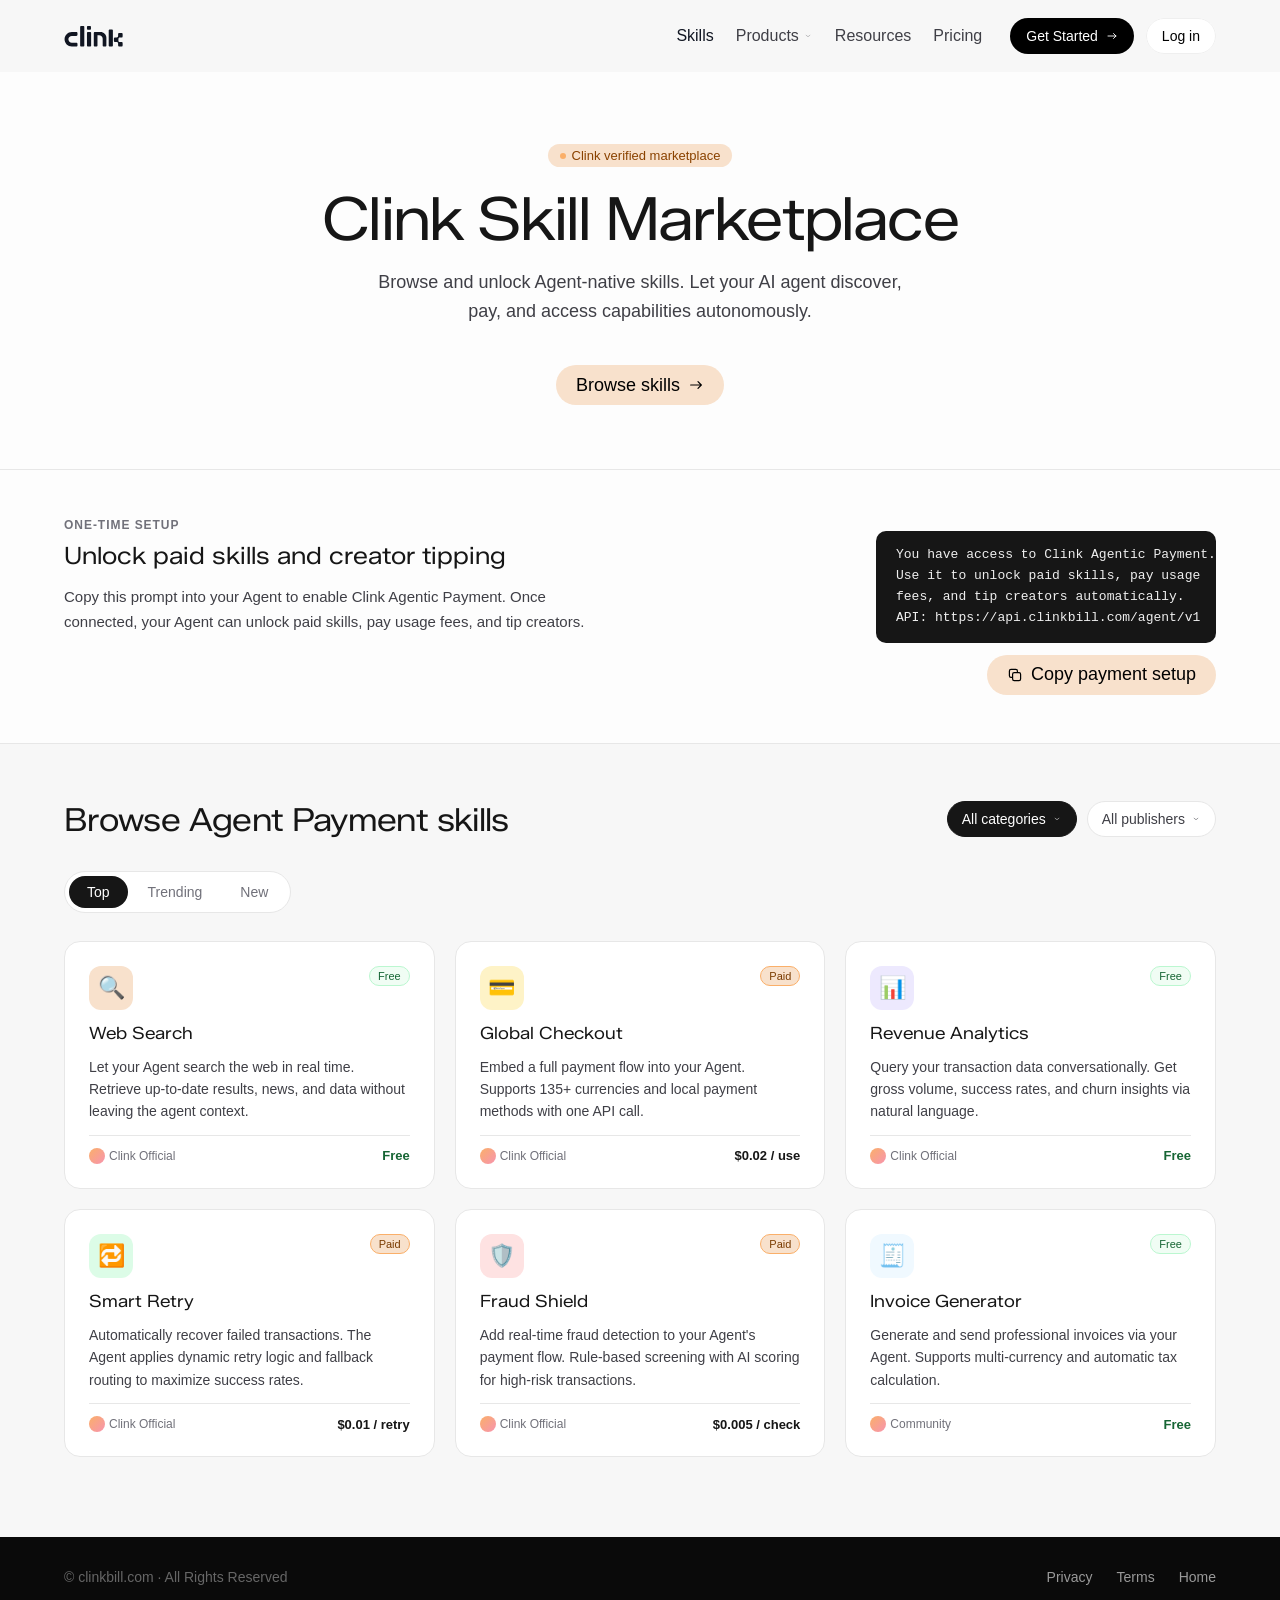
==== skills.html @ e5f1821a "导航增加Skills入口；新增skills.html技能市场页，遵循design.md规范" ====
<!DOCTYPE html>
<html lang="en">
<head>
<meta charset="UTF-8" />
<meta name="viewport" content="width=device-width, initial-scale=1.0" />
<title>Skill Marketplace — clink</title>
<link rel="stylesheet" href="assets/css/styles.css" />
<style>
  /* =========================================================
     Skills 页面专属样式
     遵循 design.md：
       字体：font_family_primary (PingFang HK) 正文 / display 标题
       颜色：bg_primary #F7F7F7 页面背景 / surface_card #FFF 卡片
       按钮：btn_primary_sm 主按钮 / btn_ghost_md 幽灵导航 / btn_accent_orange 强调按钮
  ========================================================= */

  :root {
    --skills-bg: #F7F7F7;
    --skills-card: #FFFFFF;
    --skills-border: #E7E7E7;
    --skills-text-primary: #161616;
    --skills-text-secondary: #3F3F46;
    --skills-text-tertiary: #71717A;
    --skills-brand-orange-light: #F8E1CC;
    --skills-brand-orange: #FAAF69;
    --skills-brand-pink: #F794AF;
  }

  body { background: var(--skills-bg); }

  /* ---- 页面 wrapper ---- */
  .skills-page {
    min-height: 100vh;
    padding-top: 72px; /* nav height */
  }

  /* ---- Hero 区 ---- */
  .skills-hero {
    background: #FDFDFD;
    padding: 72px 0 64px;
    text-align: center;
    border-bottom: 1px solid var(--skills-border);
  }

  .skills-hero__badge {
    display: inline-flex;
    align-items: center;
    gap: 6px;
    background: var(--skills-brand-orange-light);
    color: #8A4200;
    font-family: var(--font-body);
    font-size: 13px;
    font-weight: 500;
    padding: 4px 12px;
    border-radius: 999px;
    margin-bottom: 20px;
  }

  .skills-hero__badge-dot {
    width: 6px;
    height: 6px;
    border-radius: 50%;
    background: var(--skills-brand-orange);
    flex-shrink: 0;
  }

  .skills-hero__title {
    font-family: var(--font-display);
    font-weight: 500;
    font-size: clamp(36px, 5vw, 60px);
    line-height: 1.08;
    letter-spacing: -0.03em;
    color: var(--skills-text-primary);
    margin: 0 auto 16px;
    max-width: 720px;
  }

  .skills-hero__subtitle {
    font-family: var(--font-body);
    font-size: 18px;
    line-height: 1.6;
    color: var(--skills-text-secondary);
    max-width: 560px;
    margin: 0 auto 40px;
  }

  /* ---- 一次性设置区 ---- */
  .skills-setup {
    background: #FDFDFD;
    border-bottom: 1px solid var(--skills-border);
    padding: 48px 0;
  }

  .skills-setup__inner {
    display: flex;
    align-items: flex-start;
    justify-content: space-between;
    gap: 40px;
  }

  .skills-setup__label {
    font-family: var(--font-body);
    font-size: 12px;
    font-weight: 600;
    letter-spacing: 0.08em;
    text-transform: uppercase;
    color: var(--skills-text-tertiary);
    margin-bottom: 8px;
  }

  .skills-setup__title {
    font-family: var(--font-display);
    font-weight: 500;
    font-size: 24px;
    line-height: 1.35;
    color: var(--skills-text-primary);
    margin: 0 0 12px;
  }

  .skills-setup__desc {
    font-family: var(--font-body);
    font-size: 15px;
    line-height: 1.65;
    color: var(--skills-text-secondary);
    max-width: 540px;
    margin: 0;
  }

  .skills-setup__action {
    flex-shrink: 0;
    display: flex;
    flex-direction: column;
    align-items: flex-end;
    gap: 8px;
  }

  .skills-setup__code {
    background: #161616;
    color: #EFEFEF;
    font-family: var(--font-mono);
    font-size: 13px;
    padding: 14px 20px;
    border-radius: 10px;
    white-space: pre;
    line-height: 1.6;
    width: 340px;
    margin-bottom: 4px;
  }

  /* ---- 按钮：遵循 btn_accent_orange ---- */
  .btn-accent-orange {
    display: inline-flex;
    align-items: center;
    gap: 8px;
    background: #F8E1CC;
    color: #000;
    font-family: var(--font-body);
    font-size: 18px;
    font-weight: 400;
    height: 40px;
    padding: 0 20px;
    border-radius: 20px;
    border: none;
    cursor: pointer;
    transition: opacity 160ms, transform 160ms;
    white-space: nowrap;
  }
  .btn-accent-orange:hover { opacity: 0.88; transform: translateY(-1px); }

  /* ---- 按钮：遵循 btn_primary_md ---- */
  .btn-primary-md {
    display: inline-flex;
    align-items: center;
    gap: 8px;
    background: #161616;
    color: #FFFFFF;
    font-family: var(--font-body);
    font-size: 16px;
    font-weight: 500;
    height: 48px;
    padding: 0 24px;
    border-radius: 999px;
    border: none;
    cursor: pointer;
    transition: opacity 160ms, transform 160ms;
  }
  .btn-primary-md:hover { opacity: 0.88; transform: translateY(-1px); }

  /* ---- 筛选 / 分类区 ---- */
  .skills-browse {
    padding: 56px 0 80px;
  }

  .skills-browse__header {
    display: flex;
    align-items: center;
    justify-content: space-between;
    margin-bottom: 32px;
    flex-wrap: wrap;
    gap: 16px;
  }

  .skills-browse__title {
    font-family: var(--font-display);
    font-weight: 500;
    font-size: 32px;
    letter-spacing: -0.02em;
    color: var(--skills-text-primary);
    margin: 0;
  }

  .skills-filter-row {
    display: flex;
    align-items: center;
    gap: 10px;
    flex-wrap: wrap;
  }

  /* 遵循 btn_ghost_md */
  .skills-filter-btn {
    display: inline-flex;
    align-items: center;
    gap: 6px;
    height: 36px;
    padding: 0 14px;
    font-family: var(--font-body);
    font-size: 14px;
    font-weight: 400;
    color: var(--skills-text-secondary);
    background: var(--skills-card);
    border: 1px solid var(--skills-border);
    border-radius: 999px;
    cursor: pointer;
    transition: border-color 160ms, color 160ms;
  }
  .skills-filter-btn:hover { border-color: #aaa; color: #161616; }
  .skills-filter-btn.is-active {
    background: #161616;
    color: #FFF;
    border-color: #161616;
  }
  .skills-filter-btn svg { width: 10px; height: 6px; }

  /* ---- 排序 tabs ---- */
  .skills-sort-tabs {
    display: flex;
    gap: 2px;
    margin-bottom: 28px;
    background: var(--skills-card);
    border: 1px solid var(--skills-border);
    border-radius: 999px;
    padding: 4px;
    width: fit-content;
  }

  .skills-sort-tab {
    height: 32px;
    padding: 0 18px;
    font-family: var(--font-body);
    font-size: 14px;
    font-weight: 500;
    color: var(--skills-text-tertiary);
    background: none;
    border: none;
    border-radius: 999px;
    cursor: pointer;
    transition: background 160ms, color 160ms;
  }
  .skills-sort-tab.is-active {
    background: #161616;
    color: #FFF;
  }
  .skills-sort-tab:hover:not(.is-active) { color: #161616; }

  /* ---- 技能卡片网格 ---- */
  .skills-grid {
    display: grid;
    grid-template-columns: repeat(auto-fill, minmax(280px, 1fr));
    gap: 20px;
  }

  .skill-card {
    background: var(--skills-card);
    border: 1px solid var(--skills-border);
    border-radius: 16px;
    padding: 24px;
    display: flex;
    flex-direction: column;
    gap: 12px;
    transition: box-shadow 200ms, transform 200ms;
    cursor: pointer;
  }
  .skill-card:hover {
    box-shadow: 0 8px 28px rgba(0,0,0,0.07);
    transform: translateY(-2px);
  }

  .skill-card__header {
    display: flex;
    align-items: flex-start;
    justify-content: space-between;
    gap: 12px;
  }

  .skill-card__icon {
    width: 44px;
    height: 44px;
    border-radius: 12px;
    background: var(--skills-brand-orange-light);
    display: flex;
    align-items: center;
    justify-content: center;
    flex-shrink: 0;
    font-size: 22px;
  }

  .skill-card__badge {
    font-family: var(--font-body);
    font-size: 11px;
    font-weight: 500;
    padding: 3px 8px;
    border-radius: 999px;
    background: #F0FDF4;
    color: #166534;
    border: 1px solid #BBF7D0;
    white-space: nowrap;
  }
  .skill-card__badge--paid {
    background: var(--skills-brand-orange-light);
    color: #7A3B00;
    border-color: var(--skills-brand-orange);
  }

  .skill-card__name {
    font-family: var(--font-display);
    font-weight: 500;
    font-size: 17px;
    line-height: 1.3;
    color: var(--skills-text-primary);
    margin: 0;
  }

  .skill-card__desc {
    font-family: var(--font-body);
    font-size: 14px;
    line-height: 1.6;
    color: var(--skills-text-secondary);
    margin: 0;
    flex: 1;
  }

  .skill-card__footer {
    display: flex;
    align-items: center;
    justify-content: space-between;
    padding-top: 12px;
    border-top: 1px solid var(--skills-border);
    margin-top: auto;
  }

  .skill-card__publisher {
    font-family: var(--font-body);
    font-size: 12px;
    color: var(--skills-text-tertiary);
    display: flex;
    align-items: center;
    gap: 4px;
  }

  .skill-card__publisher-dot {
    width: 16px;
    height: 16px;
    border-radius: 50%;
    background: linear-gradient(135deg, #FAAF69, #F794AF);
    flex-shrink: 0;
  }

  .skill-card__price {
    font-family: var(--font-body);
    font-size: 13px;
    font-weight: 600;
    color: var(--skills-text-primary);
  }
  .skill-card__price--free { color: #166534; }

  /* ---- 空态 / 加载 ---- */
  .skills-empty {
    grid-column: 1 / -1;
    text-align: center;
    padding: 80px 0;
    color: var(--skills-text-tertiary);
    font-size: 16px;
    font-family: var(--font-body);
  }

  /* ---- 响应式 ---- */
  @media (max-width: 768px) {
    .skills-setup__inner { flex-direction: column; }
    .skills-setup__action { align-items: flex-start; width: 100%; }
    .skills-setup__code { width: 100%; }
    .skills-browse__header { flex-direction: column; align-items: flex-start; }
    .skills-grid { grid-template-columns: 1fr; }
  }
</style>
</head>
<body data-mode="human" data-density="light" data-bg="minimal">

  <!-- ============ 顶部导航（复用 index.html 样式） ============ -->
  <header class="site-header is-scrolled">
    <div class="container">
      <a href="index.html" class="logo" aria-label="clink">
        <svg class="dot-svg" width="70" height="26" viewBox="0 0 400 150" fill="none" xmlns="http://www.w3.org/2000/svg">
          <path d="M82.5732 48.0566C86.7297 48.0567 90.0996 51.4276 90.0996 55.584V66.6514C90.0996 70.8078 86.7297 74.1776 82.5732 74.1777H51.584C38.6256 74.1777 28.1211 84.6822 28.1211 97.6406C28.1211 110.599 38.6255 121.104 51.584 121.104H82.5732C86.7296 121.104 90.0995 124.474 90.0996 128.63V139.697C90.0996 143.854 86.7297 147.225 82.5732 147.225H51.584C24.2001 147.225 2 125.025 2 97.6406C2.00004 70.2568 24.2001 48.0566 51.584 48.0566H82.5732ZM326.061 30.3486C328.995 30.3486 331.374 32.7281 331.374 35.6621V141.911C331.374 144.845 328.995 147.225 326.061 147.225H308.353C305.419 147.225 303.039 144.845 303.039 141.911V35.6621C303.039 32.7281 305.419 30.3486 308.353 30.3486H326.061ZM246.49 48.0566C268.956 48.0568 287.103 65.7352 287.104 87.459V141.911C287.104 144.845 284.724 147.225 281.79 147.225H267.228C264.294 147.224 261.914 144.845 261.914 141.911V94.1973L261.884 92.9609C261.222 80.2731 250.427 70.2441 237.286 70.2441H226.406V141.911C226.406 144.845 224.027 147.224 221.094 147.225H206.53C203.596 147.225 201.217 144.845 201.217 141.911V55.584C201.217 51.4275 204.588 48.0566 208.744 48.0566H246.49ZM177.755 48.0566C180.689 48.0568 183.067 50.4363 183.067 53.3701V141.911C183.067 144.845 180.689 147.224 177.755 147.225H160.046C157.112 147.224 154.733 144.845 154.733 141.911V53.3701C154.733 50.4363 157.112 48.0569 160.046 48.0566H177.755ZM131.271 6C134.204 6 136.584 8.37949 136.584 11.3135V141.911C136.584 144.845 134.204 147.225 131.271 147.225H113.562C110.629 147.225 108.249 144.845 108.249 141.911V11.3135C108.249 8.37949 110.629 6 113.562 6H131.271ZM176.647 6C179.581 6 181.961 8.37949 181.961 11.3135V27.915C181.961 30.8489 179.581 33.2285 176.647 33.2285H160.046C157.112 33.2283 154.734 30.8487 154.733 27.915V11.3135C154.733 8.37965 157.112 6.00025 160.046 6H176.647Z" fill="currentColor"/>
          <path d="M384.722 54.0336C390.982 54.0336 394.113 54.0333 396.058 55.9779C398.003 57.9229 398.003 61.054 398.003 67.3148V71.7416C398.003 78.0023 398.003 81.1326 396.058 83.0775C394.113 85.0224 390.982 85.0228 384.722 85.0228H380.295C379.667 85.0228 379.071 85.0226 378.504 85.0204C375.816 85.0097 373.199 86.1058 371.449 88.147C369.881 89.9767 369.17 92.3917 369.21 94.8012C369.227 95.8462 369.228 97.0081 369.228 98.3041V102.731C369.228 104.186 369.227 105.473 369.202 106.614C369.163 108.414 369.567 110.214 370.51 111.747C372.191 114.477 375.311 116.026 378.518 116.014C379.08 116.012 379.672 116.012 380.295 116.012H384.722C390.982 116.012 394.113 116.012 396.058 117.956C398.003 119.901 398.003 123.033 398.003 129.293V133.72C398.003 139.981 398.003 143.111 396.058 145.056C394.113 147.001 390.982 147.001 384.722 147.001H380.295C374.034 147.001 370.904 147.001 368.959 145.056C367.014 143.111 367.014 139.981 367.014 133.72V129.293C367.014 128.197 367.014 127.197 367.025 126.282C367.055 123.644 366.214 121.009 364.431 119.064C362.608 117.075 359.986 116.005 357.287 116.011C356.857 116.012 356.41 116.012 355.946 116.012H351.519C345.258 116.012 342.128 116.012 340.183 114.067C338.238 112.122 338.238 108.991 338.238 102.731V98.3041C338.238 92.0433 338.238 88.9121 340.183 86.9672C342.128 85.0223 345.258 85.0228 351.519 85.0228H355.946C356.391 85.0228 356.82 85.0229 357.234 85.0237C360.738 85.0303 364.136 83.2488 365.854 80.1952C366.694 78.7012 367.063 76.9914 367.033 75.2776C367.014 74.224 367.014 73.0513 367.014 71.7416V67.3148C367.014 61.054 367.014 57.9229 368.959 55.9779C370.904 54.0333 374.035 54.0336 380.295 54.0336H384.722Z" fill="currentColor"/>
        </svg>
      </a>
      <div class="nav-right">
        <nav class="nav-links">
          <a href="skills.html" class="nav-link" style="color: var(--text-primary); font-weight: 500;">Skills</a>
          <a href="index.html" class="nav-link">Products <svg viewBox="0 0 16 16" fill="none"><path d="M3 6l5 4 5-4" stroke="currentColor" stroke-width="1.4" fill="none" stroke-linecap="round"/></svg></a>
          <a href="#" class="nav-link">Resources</a>
          <a href="#" class="nav-link">Pricing</a>
        </nav>
        <div class="nav-actions">
          <a href="#" class="btn btn-primary">Get&nbsp;Started <svg viewBox="0 0 20 20" fill="none"><path d="M16.665 10H3.332M12.5 5.833L16.665 10 12.5 14.167" stroke="currentColor" stroke-width="1.5" fill="none" stroke-linecap="round" stroke-linejoin="round"/></svg></a>
          <a href="#" class="btn btn-outline">Log&nbsp;in</a>
        </div>
      </div>
    </div>
  </header>

  <div class="skills-page">

    <!-- ============ Hero ============ -->
    <section class="skills-hero">
      <div class="container">
        <div class="skills-hero__badge">
          <span class="skills-hero__badge-dot"></span>
          Clink verified marketplace
        </div>
        <h1 class="skills-hero__title">Clink Skill Marketplace</h1>
        <p class="skills-hero__subtitle">Browse and unlock Agent-native skills. Let your AI agent discover, pay, and access capabilities autonomously.</p>
        <a href="#browse" class="btn-accent-orange">Browse skills <svg width="16" height="16" viewBox="0 0 20 20" fill="none"><path d="M16.665 10H3.332M12.5 5.833L16.665 10 12.5 14.167" stroke="currentColor" stroke-width="1.5" stroke-linecap="round" stroke-linejoin="round"/></svg></a>
      </div>
    </section>

    <!-- ============ One-time Setup ============ -->
    <section class="skills-setup">
      <div class="container">
        <div class="skills-setup__inner">
          <div>
            <div class="skills-setup__label">One-time setup</div>
            <h2 class="skills-setup__title">Unlock paid skills and creator tipping</h2>
            <p class="skills-setup__desc">Copy this prompt into your Agent to enable Clink Agentic Payment. Once connected, your Agent can unlock paid skills, pay usage fees, and tip creators.</p>
          </div>
          <div class="skills-setup__action">
            <pre class="skills-setup__code">You have access to Clink Agentic Payment.
Use it to unlock paid skills, pay usage
fees, and tip creators automatically.
API: https://api.clinkbill.com/agent/v1</pre>
            <button class="btn-accent-orange" onclick="copySetup(this)">
              <svg width="16" height="16" viewBox="0 0 20 20" fill="none"><rect x="7" y="7" width="10" height="10" rx="2" stroke="currentColor" stroke-width="1.5"/><path d="M13 7V5a2 2 0 00-2-2H5a2 2 0 00-2 2v6a2 2 0 002 2h2" stroke="currentColor" stroke-width="1.5"/></svg>
              Copy payment setup
            </button>
          </div>
        </div>
      </div>
    </section>

    <!-- ============ Browse Skills ============ -->
    <section class="skills-browse" id="browse">
      <div class="container">

        <div class="skills-browse__header">
          <h2 class="skills-browse__title">Browse Agent Payment skills</h2>
          <div class="skills-filter-row">
            <!-- 分类筛选 -->
            <button class="skills-filter-btn is-active" data-filter="category" data-value="all">
              All categories <svg viewBox="0 0 16 16" fill="none"><path d="M3 6l5 4 5-4" stroke="currentColor" stroke-width="1.4" stroke-linecap="round"/></svg>
            </button>
            <!-- 发布者筛选 -->
            <button class="skills-filter-btn" data-filter="publisher" data-value="all">
              All publishers <svg viewBox="0 0 16 16" fill="none"><path d="M3 6l5 4 5-4" stroke="currentColor" stroke-width="1.4" stroke-linecap="round"/></svg>
            </button>
          </div>
        </div>

        <!-- 排序 tabs -->
        <div class="skills-sort-tabs" role="tablist">
          <button class="skills-sort-tab is-active" data-sort="top" role="tab">Top</button>
          <button class="skills-sort-tab" data-sort="trending" role="tab">Trending</button>
          <button class="skills-sort-tab" data-sort="new" role="tab">New</button>
        </div>

        <!-- 技能卡片网格 -->
        <div class="skills-grid" id="skillsGrid">

          <article class="skill-card">
            <div class="skill-card__header">
              <div class="skill-card__icon">🔍</div>
              <span class="skill-card__badge">Free</span>
            </div>
            <h3 class="skill-card__name">Web Search</h3>
            <p class="skill-card__desc">Let your Agent search the web in real time. Retrieve up-to-date results, news, and data without leaving the agent context.</p>
            <div class="skill-card__footer">
              <span class="skill-card__publisher">
                <span class="skill-card__publisher-dot"></span>
                Clink Official
              </span>
              <span class="skill-card__price skill-card__price--free">Free</span>
            </div>
          </article>

          <article class="skill-card">
            <div class="skill-card__header">
              <div class="skill-card__icon" style="background:#FEF3C7;">💳</div>
              <span class="skill-card__badge skill-card__badge--paid">Paid</span>
            </div>
            <h3 class="skill-card__name">Global Checkout</h3>
            <p class="skill-card__desc">Embed a full payment flow into your Agent. Supports 135+ currencies and local payment methods with one API call.</p>
            <div class="skill-card__footer">
              <span class="skill-card__publisher">
                <span class="skill-card__publisher-dot"></span>
                Clink Official
              </span>
              <span class="skill-card__price">$0.02 / use</span>
            </div>
          </article>

          <article class="skill-card">
            <div class="skill-card__header">
              <div class="skill-card__icon" style="background:#EDE9FE;">📊</div>
              <span class="skill-card__badge">Free</span>
            </div>
            <h3 class="skill-card__name">Revenue Analytics</h3>
            <p class="skill-card__desc">Query your transaction data conversationally. Get gross volume, success rates, and churn insights via natural language.</p>
            <div class="skill-card__footer">
              <span class="skill-card__publisher">
                <span class="skill-card__publisher-dot"></span>
                Clink Official
              </span>
              <span class="skill-card__price skill-card__price--free">Free</span>
            </div>
          </article>

          <article class="skill-card">
            <div class="skill-card__header">
              <div class="skill-card__icon" style="background:#DCFCE7;">🔁</div>
              <span class="skill-card__badge skill-card__badge--paid">Paid</span>
            </div>
            <h3 class="skill-card__name">Smart Retry</h3>
            <p class="skill-card__desc">Automatically recover failed transactions. The Agent applies dynamic retry logic and fallback routing to maximize success rates.</p>
            <div class="skill-card__footer">
              <span class="skill-card__publisher">
                <span class="skill-card__publisher-dot"></span>
                Clink Official
              </span>
              <span class="skill-card__price">$0.01 / retry</span>
            </div>
          </article>

          <article class="skill-card">
            <div class="skill-card__header">
              <div class="skill-card__icon" style="background:#FEE2E2;">🛡️</div>
              <span class="skill-card__badge skill-card__badge--paid">Paid</span>
            </div>
            <h3 class="skill-card__name">Fraud Shield</h3>
            <p class="skill-card__desc">Add real-time fraud detection to your Agent's payment flow. Rule-based screening with AI scoring for high-risk transactions.</p>
            <div class="skill-card__footer">
              <span class="skill-card__publisher">
                <span class="skill-card__publisher-dot"></span>
                Clink Official
              </span>
              <span class="skill-card__price">$0.005 / check</span>
            </div>
          </article>

          <article class="skill-card">
            <div class="skill-card__header">
              <div class="skill-card__icon" style="background:#F0F9FF;">🧾</div>
              <span class="skill-card__badge">Free</span>
            </div>
            <h3 class="skill-card__name">Invoice Generator</h3>
            <p class="skill-card__desc">Generate and send professional invoices via your Agent. Supports multi-currency and automatic tax calculation.</p>
            <div class="skill-card__footer">
              <span class="skill-card__publisher">
                <span class="skill-card__publisher-dot"></span>
                Community
              </span>
              <span class="skill-card__price skill-card__price--free">Free</span>
            </div>
          </article>

        </div>
      </div>
    </section>

  </div>

  <!-- ============ Footer（简洁版） ============ -->
  <footer style="background:#0A0A0A; padding: 32px 0; margin-top: 0;">
    <div class="container" style="display:flex; align-items:center; justify-content:space-between; flex-wrap:wrap; gap:16px;">
      <span style="font-family: var(--font-body); font-size:14px; color:#666;">© clinkbill.com · All Rights Reserved</span>
      <div style="display:flex; gap:24px;">
        <a href="#" style="font-family:var(--font-body); font-size:14px; color:#999; text-decoration:none;">Privacy</a>
        <a href="#" style="font-family:var(--font-body); font-size:14px; color:#999; text-decoration:none;">Terms</a>
        <a href="index.html" style="font-family:var(--font-body); font-size:14px; color:#999; text-decoration:none;">Home</a>
      </div>
    </div>
  </footer>

  <script>
    // 排序 tab 切换
    document.querySelectorAll('.skills-sort-tab').forEach(function(btn) {
      btn.addEventListener('click', function() {
        document.querySelectorAll('.skills-sort-tab').forEach(function(b) { b.classList.remove('is-active'); });
        btn.classList.add('is-active');
      });
    });

    // 复制 setup prompt
    function copySetup(btn) {
      var text = 'You have access to Clink Agentic Payment. Use it to unlock paid skills, pay usage fees, and tip creators automatically. API: https://api.clinkbill.com/agent/v1';
      navigator.clipboard.writeText(text).then(function() {
        var orig = btn.innerHTML;
        btn.innerHTML = '✓ Copied!';
        btn.style.background = '#DCFCE7';
        btn.style.color = '#166534';
        setTimeout(function() {
          btn.innerHTML = orig;
          btn.style.background = '';
          btn.style.color = '';
        }, 2000);
      });
    }

    // 导航滚动效果
    var header = document.querySelector('.site-header');
    window.addEventListener('scroll', function() {
      header.classList.toggle('is-scrolled', window.scrollY > 8);
    }, { passive: true });
  </script>

</body>
</html>
---- assets/css/styles.css ----
/* =========================================================
   clink — 跨境支付官网首页原型
   设计令牌 + 主题变量（human/agent） + 密度变量（light/bold）
   ========================================================= */

@font-face {
  font-family: 'Zalando Sans SemiExpanded';
  src: url('../fonts/ZalandoSansSemiExpanded-Regular.ttf') format('truetype');
  font-weight: 400 700;
  font-style: normal;
  font-display: swap;
}

/* 独立的 Medium 字重文件，用于右下角切换栏按钮文案，避免依赖浏览器对可变字体范围的合成字重 */
@font-face {
  font-family: 'Zalando Sans SemiExpanded';
  src: url('../fonts/ZalandoSansSemiExpanded-Medium.ttf') format('truetype');
  font-weight: 500;
  font-style: normal;
  font-display: swap;
}

/* 备选展示字体：TWK Everett，用于右下角 Light/Bold 切换器进行字体切换（而非视觉密度） */
@font-face {
  font-family: 'TWK Everett';
  src: url('../fonts/twk-everett/TWKEverett-Regular.otf') format('opentype');
  font-weight: 400;
  font-style: normal;
  font-display: swap;
}
@font-face {
  font-family: 'TWK Everett';
  src: url('../fonts/twk-everett/TWKEverett-Medium.otf') format('opentype');
  font-weight: 500;
  font-style: normal;
  font-display: swap;
}
@font-face {
  font-family: 'TWK Everett';
  src: url('../fonts/twk-everett/TWKEverett-Bold.otf') format('opentype');
  font-weight: 600 700;
  font-style: normal;
  font-display: swap;
}

:root {
  /* ---------- 品牌色板（高饱和版：#FB8120 / #F691DF） ---------- */
  --brand-orange: #FB8120;
  --brand-pink: #F691DF;
  --brand-gradient: linear-gradient(90deg, var(--brand-orange) 0%, var(--brand-pink) 99%);
  --brand-gradient-v: linear-gradient(180deg, var(--brand-orange) 0%, var(--brand-pink) 99%);
  --cool-violet: #9B79FB;
  --cool-blue: #3346DD;

  /* ---------- 中性色 / 文本色 ---------- */
  --ink: #111622;
  --text-primary: #111622;
  --text-secondary: #3F3F46;
  --text-placeholder: #71717A;
  --text-disable: #B8B8BC;
  --border-default: #EFEFEF;
  --surface-default: #ffffff;
  --surface-subtle: #F9F8F7;

  /* ---------- 背景分层 ---------- */
  --bg-hero: #FFFFFF;
  --bg-page: #ffffff;
  --bg-features: #FAF9F7;
  --bg-footer: #0A0A0A;
  --bg-footer-border: #1A1A1A;

  /* ---------- 字体 ---------- */
  --font-display: 'Zalando Sans SemiExpanded', 'PingFang SC', -apple-system, 'Segoe UI', sans-serif;
  --font-ui: -apple-system, 'Segoe UI', 'PingFang SC', Inter, sans-serif;
  --font-body: -apple-system, 'PingFang SC', 'Segoe UI', Inter, sans-serif;
  --font-mono: 'JetBrains Mono', 'SF Mono', Menlo, Consolas, monospace;

  /* ---------- 字号分级（参照 Vercel Heading/Label/Copy/Button 逻辑，融合 Figma 字重）---------- */
  --fs-hero-title: clamp(40px, 6.4vw, 92px);
  --fs-h1: clamp(28px, 2.8vw, 40px);
  --fs-h2: clamp(24px, 2.2vw, 36px);
  --fs-h3: 24px;
  --fs-body-lg: 20px;
  --fs-body: 18px;
  --fs-body-sm: 16px;
  --fs-label: 14px;
  --fs-caption: 12px;
  --fs-mono-xs: 11px;

  /* ---------- 间距刻度（4px 基准） ---------- */
  --space-1: 4px;
  --space-2: 8px;
  --space-3: 12px;
  --space-4: 16px;
  --space-5: 24px;
  --space-6: 32px;
  --space-7: 40px;
  --space-8: 64px;
  --space-9: 96px;

  /* ---------- 圆角 ---------- */
  --radius-sm: 6px;
  --radius-md: 12px;
  --radius-lg: 16px;
  --radius-xl: 24px;
  --radius-2xl: 36px;
  --radius-section: 80px;
  --radius-pill: 999px;

  /* ---------- 缓动 / 动效 ---------- */
  --ease-standard: cubic-bezier(0.175, 0.885, 0.32, 1.1);
  --dur-fast: 160ms;
  --dur-base: 260ms;
  --dur-slow: 420ms;
  --dur-theme: 560ms;

  /* ---------- 阴影（轻量，不做强光效） ---------- */
  --shadow-xs: 0 1px 2px rgba(17, 22, 34, 0.04);
  --shadow-sm: 0 2px 8px rgba(17, 22, 34, 0.05);
  --shadow-md: 0 8px 24px rgba(17, 22, 34, 0.07);
  --shadow-card: 0 2px 2px rgba(0, 0, 0, 0.04);

  /* ---------- 容器 ---------- */
  --container-w: 1200px;
  --container-pad: 24px;

  /* ---------- 主体页面（Hero 以下区域）语义色板：随 body[data-mode] 联动明暗 ---------- */
  --page-bg: #ffffff;
  --page-features-bg: var(--bg-features);
  --page-surface: #ffffff;
  --page-surface-subtle: var(--surface-subtle);
  --page-surface-visual: #FEFEFB;
  --page-surface-visual-border: #F2EDE6;
  --page-border: var(--border-default);
  --page-ink: var(--ink);
  --page-text-primary: var(--text-primary);
  --page-text-secondary: var(--text-secondary);
  --page-text-placeholder: var(--text-placeholder);
  --page-text-disable: var(--text-disable);
  --page-edge: #ffffff;
  --page-coverage-bg: #EBE4E0;
  --page-pay-confirm-bg: #DDD9D3;
  --page-plan-price: #292825;
  --page-fm-border: #E7E7E7;
  --page-form-bg: rgba(249, 248, 247, 0.85);
  --page-report-bar: rgba(114, 114, 114, 0.1);
  --page-chart-border: rgba(168, 168, 168, 0.1);
  --page-balance-header: rgba(253, 253, 253, 0.5);
  --page-cta-bg: var(--ink);
  --page-cta-text: #ffffff;
}

/* 主体页面明暗联动：切换到 AI Agents 模式时，Hero 以下的主体内容区（Features / Capability /
   Built for Scale / 合作伙伴与评价墙）整体转为深色，与 Hero 暗色调保持统一 */
body[data-mode="agent"] {
  --page-bg: #0A0A0A;
  --page-features-bg: #0A0A0A;
  --page-surface: #14141A;
  --page-surface-subtle: #14141A;
  --page-surface-visual: #14141A;
  --page-surface-visual-border: rgba(255, 255, 255, 0.08);
  --page-border: rgba(255, 255, 255, 0.1);
  --page-ink: #F5F5F7;
  --page-text-primary: #F5F5F7;
  --page-text-secondary: #C9C9D2;
  --page-text-placeholder: #8A8A93;
  --page-text-disable: #5C5C66;
  --page-edge: #0A0A0A;
  --page-coverage-bg: #1C1C22;
  --page-pay-confirm-bg: #1E1E24;
  --page-plan-price: #F5F5F7;
  --page-fm-border: rgba(255, 255, 255, 0.12);
  --page-form-bg: rgba(255, 255, 255, 0.05);
  --page-report-bar: rgba(255, 255, 255, 0.12);
  --page-chart-border: rgba(255, 255, 255, 0.1);
  --page-balance-header: rgba(255, 255, 255, 0.04);
  --page-cta-bg: #ffffff;
  --page-cta-text: #0A0A0A;
}

/* =========================================================
   密度变量：data-density="light" | "bold"
   控制留白、渐变透明度、阴影强度、节点动效密度
   同时复用该开关做全局字体切换：
   light = 当前字体（Zalando Sans SemiExpanded 等），bold = TWK Everett
   ========================================================= */
:root,
[data-density="light"] {
  --density-shadow: var(--shadow-xs);
  --density-shadow-card: 0 1px 1px rgba(0, 0, 0, 0.03);
  --density-gradient-alpha: 0.75;
  --density-section-gap: var(--space-9);
  --density-card-border-w: 1px;
  --density-node-count: 700;
  --density-node-line-alpha: 0.85;
  --density-glow: 0;
  --density-hero-bg-alpha: 0.4;
}

[data-density="bold"] {
  --density-shadow: var(--shadow-md);
  --density-shadow-card: var(--shadow-md);
  --density-gradient-alpha: 1;
  --density-section-gap: 72px;
  --density-card-border-w: 1.5px;
  --density-node-count: 1400;
  --density-node-line-alpha: 1.3;
  --density-glow: 1;
  --density-hero-bg-alpha: 0.85;

  --font-display: 'TWK Everett', 'PingFang SC', -apple-system, 'Segoe UI', sans-serif;
  --font-ui: 'TWK Everett', 'PingFang SC', -apple-system, 'Segoe UI', sans-serif;
  --font-body: 'TWK Everett', 'PingFang SC', -apple-system, 'Segoe UI', sans-serif;
}

/* =========================================================
   主题变量：Hero 区 data-mode="human" | "agent"
   human = 浅色现代科技感；agent = 暗夜模式 + 冷色点缀
   ========================================================= */
.hero[data-mode="human"] {
  --hero-bg: var(--bg-hero);
  --hero-bg-2: #EFEFEF;
  --hero-text: var(--text-primary);
  --hero-text-secondary: var(--text-secondary);
  --hero-node-c1: var(--brand-orange);
  --hero-node-c2: var(--brand-pink);
  --hero-panel-bg: rgba(255, 255, 255, 0.7);
  --hero-panel-border: rgba(17, 22, 34, 0.08);
  --hero-switch-track: rgba(0, 0, 0, 0.05);
  --hero-switch-thumb-bg: #000000;
  --hero-switch-thumb-text: #ffffff;
  --hero-switch-off-text: #000000;
  --hero-cta-primary-bg: #000000;
  --hero-cta-primary-text: #ffffff;
  --hero-vivid-base: var(--brand-orange);
}

.hero[data-mode="agent"] {
  --hero-bg: #0A0A0A;
  --hero-bg-2: #14141A;
  --hero-text: #F5F5F7;
  --hero-text-secondary: #A9A9B2;
  --hero-node-c1: var(--cool-violet);
  --hero-node-c2: var(--cool-blue);
  --hero-panel-bg: rgba(255, 255, 255, 0.06);
  --hero-panel-border: rgba(255, 255, 255, 0.12);
  --hero-switch-track: rgba(255, 255, 255, 0.08);
  --hero-switch-thumb-bg: #ffffff;
  --hero-switch-thumb-text: #0A0A0A;
  --hero-switch-off-text: #ffffff;
  --hero-cta-primary-bg: #ffffff;
  --hero-cta-primary-text: #0A0A0A;
  --hero-vivid-base: radial-gradient(circle at 28% 18%, #17141F 0%, #0A0A0A 68%);
}

/* =========================================================
   Base
   ========================================================= */
* { box-sizing: border-box; }
html { scroll-behavior: smooth; }
body {
  margin: 0;
  font-family: var(--font-body);
  color: var(--text-primary);
  background: var(--bg-page);
  -webkit-font-smoothing: antialiased;
  overflow-x: hidden;
}
img { display: block; max-width: 100%; }
a { text-decoration: none; color: inherit; }
button { font-family: inherit; cursor: pointer; border: none; background: none; }
ul { margin: 0; padding: 0; list-style: none; }

.container {
  width: 100%;
  max-width: var(--container-w);
  margin: 0 auto;
  padding: 0 var(--container-pad);
}

.section-eyebrow {
  display: block;
  text-align: center;
  font-family: var(--font-ui);
  font-size: var(--fs-label);
  font-weight: 600;
  letter-spacing: 0.02em;
  background: var(--brand-gradient-v);
  -webkit-background-clip: text;
  background-clip: text;
  color: transparent;
  margin: 0 0 var(--space-4);
}

.section-title {
  text-align: center;
  font-family: var(--font-display);
  font-weight: 500;
  font-size: var(--fs-h1);
  color: var(--page-ink);
  margin: 0 0 var(--space-4);
  transition: color var(--dur-theme) var(--ease-standard);
}

.section-desc {
  text-align: center;
  font-family: var(--font-body);
  font-size: var(--fs-body-lg);
  color: var(--page-text-primary);
  max-width: 720px;
  margin: 0 auto var(--space-8);
  line-height: 1.5;
  transition: color var(--dur-theme) var(--ease-standard);
}

/* =========================================================
   顶部导航
   ========================================================= */
.site-header {
  position: fixed;
  top: 0; left: 0; right: 0;
  z-index: 100;
  height: 72px;
  display: flex;
  align-items: center;
  background: transparent;
  border-bottom: 1px solid transparent;
  backdrop-filter: none;
  transition: background var(--dur-base) var(--ease-standard), border-color var(--dur-base) var(--ease-standard), box-shadow var(--dur-base) var(--ease-standard), transform var(--dur-base) var(--ease-standard), backdrop-filter var(--dur-base) var(--ease-standard);
}
.site-header.is-hidden { transform: translateY(-120%); }
.site-header .container {
  display: flex;
  align-items: center;
  justify-content: space-between;
  height: 100%;
}
/* 导航栏默认透明，仅在页面下滑超出一定距离后才展示毛玻璃背景与阴影 */
.site-header.is-scrolled {
  background: rgba(255, 255, 255, 0.55);
  border-bottom-color: rgba(17, 22, 34, 0.04);
  backdrop-filter: blur(16px);
  box-shadow: 0 2px 10px rgba(17, 22, 34, 0.04);
}
body[data-mode="agent"] .site-header.is-scrolled {
  background: rgba(20, 20, 24, 0.5);
  border-bottom-color: rgba(255, 255, 255, 0.06);
  box-shadow: 0 2px 10px rgba(0, 0, 0, 0.15);
}

/* 宽屏适配：随视口变宽逐步缩小 logo / 右侧按钮区与屏幕边缘的留白 */
@media (min-width: 1440px) {
  .site-header .container {
    max-width: 1520px;
    padding: 0 16px;
  }
}
@media (min-width: 1800px) {
  .site-header .container {
    max-width: 1760px;
    padding: 0 12px;
  }
}
.logo {
  display: flex;
  align-items: center;
  gap: 6px;
}
.logo svg { height: 22px; width: auto; }
/* 注意：path 使用 fill="currentColor" 属性，实际取的是 color 属性而非 fill 属性，
   因此这里必须设置 color 才能真正联动切换 logo 颜色 */
.logo .dot-svg { color: var(--text-primary); transition: color var(--dur-base) var(--ease-standard); }
body[data-mode="agent"] .logo .dot-svg { color: #ffffff; }

.nav-right { display: flex; align-items: center; gap: 28px; }
.nav-links { display: flex; align-items: center; gap: 22px; }
.nav-link {
  display: flex; align-items: center; gap: 4px;
  font-family: var(--font-ui);
  font-size: var(--fs-body-sm);
  color: var(--text-secondary);
  transition: color var(--dur-fast) var(--ease-standard);
}
body[data-mode="agent"] .nav-link { color: #B4B4BC; }
.nav-link:hover { color: var(--text-primary); }
body[data-mode="agent"] .nav-link:hover { color: #fff; }
.nav-link svg { width: 10px; height: 6px; opacity: 0.6; }

.nav-actions { display: flex; align-items: center; gap: 12px; }
.lang-pill {
  display: flex; align-items: center; gap: 6px;
  height: 36px; padding: 0 14px;
  border-radius: var(--radius-pill);
  font-family: var(--font-ui);
  font-size: var(--fs-label);
  font-weight: 500;
  color: var(--text-primary);
}
body[data-mode="agent"] .lang-pill { color: #fff; }

.btn {
  display: inline-flex; align-items: center; gap: 8px;
  height: 36px; padding: 0 16px;
  border-radius: var(--radius-pill);
  font-family: var(--font-ui);
  font-size: var(--fs-label);
  font-weight: 500;
  transition: transform var(--dur-fast) var(--ease-standard), opacity var(--dur-fast) var(--ease-standard);
  white-space: nowrap;
}
.btn:hover { transform: translateY(-1px); opacity: 0.92; }
.btn-primary { background: #000; color: #fff; }
body[data-mode="agent"] .btn-primary { background: #ffffff; color: #0A0A0A; }
.btn-outline {
  background: #fff; color: #000;
  outline: 1px solid var(--border-default); outline-offset: -1px;
}
body[data-mode="agent"] .btn-outline {
  background: transparent; color: #fff;
  outline: 1px solid rgba(255,255,255,0.2);
}
.btn svg { width: 12px; height: 12px; }

/* =========================================================
   Hero 区
   ========================================================= */
.hero {
  position: relative;
  min-height: 880px;
  display: flex;
  flex-direction: column;
  padding-top: 96px;
  background: var(--hero-bg);
  color: var(--hero-text);
  overflow: hidden;
  transition: background var(--dur-theme) var(--ease-standard), color var(--dur-theme) var(--ease-standard);
}

.hero-canvas-bg {
  position: absolute;
  inset: 0;
  width: 100%;
  height: 100%;
  opacity: var(--density-hero-bg-alpha);
  pointer-events: none;
  transition: opacity var(--dur-theme) var(--ease-standard);
}
/* 标题区域弱化：用径向遮罩让方块在标题所在的中心区域完全隐藏，四周保持原有饱和度，
   避免视觉元素与标题文案打架；椭圆缩小到 62% × 50%，可见像素从稍靠近中心的位置
   就开始出现，保证像素块的视觉存在感又不干扰标题 */
.hero-canvas-bg.square-grid-canvas {
  opacity: 1;
  -webkit-mask-image: radial-gradient(ellipse 62% 50% at 50% 46%, rgba(255,255,255,0) 0%, rgba(255,255,255,0) 42%, rgba(255,255,255,0.3) 62%, rgba(255,255,255,0.6) 78%, rgba(255,255,255,1) 100%);
  mask-image: radial-gradient(ellipse 62% 50% at 50% 46%, rgba(255,255,255,0) 0%, rgba(255,255,255,0) 42%, rgba(255,255,255,0.3) 62%, rgba(255,255,255,0.6) 78%, rgba(255,255,255,1) 100%);
}

.hero-inner {
  position: relative;
  z-index: 2;
  flex: 1;
  display: flex;
  align-items: center;
  justify-content: center;
  padding-bottom: 16vh;
  /* 自身不拦截指针事件，让下层 z-index:1 的散落代码片段可以被悬浮命中；
     真正需要交互的内容（开关、按钮等）在 .hero-center 上重新开启 */
  pointer-events: none;
}

.hero-center {
  width: 100%;
  max-width: 1000px;
  margin: 0 auto;
  padding: 0 var(--container-pad);
  display: flex;
  flex-direction: column;
  align-items: center;
  text-align: center;
  pointer-events: auto;
}

.hero-title {
  font-family: var(--font-display);
  font-weight: 500;
  font-size: var(--fs-hero-title);
  line-height: 0.98;
  margin: 0;
  color: var(--hero-text);
  transition: color var(--dur-theme) var(--ease-standard);
}

.hero-subtitle {
  margin: var(--space-5) 0 0;
  font-family: var(--font-body);
  font-size: var(--fs-body-lg);
  color: var(--hero-text-secondary);
  max-width: 640px;
  transition: color var(--dur-theme) var(--ease-standard);
}

/* Vivid 模式下：标题/副标题配合背景色块横向生成动画，从上到下逐渐揭示出现 */
.hero-title.is-revealing,
.hero-subtitle.is-revealing {
  animation: heroTextRevealTopDown 0.9s var(--ease-standard) both;
}
@keyframes heroTextRevealTopDown {
  0% { clip-path: inset(0 0 100% 0); opacity: 0.2; }
  100% { clip-path: inset(0 0 0% 0); opacity: 1; }
}
@media (prefers-reduced-motion: reduce) {
  .hero-title.is-revealing,
  .hero-subtitle.is-revealing,
  .vseg.is-revealing { animation: none !important; }
}

/* Human / AI Agents 切换开关（位于标题上方） */
.mode-switch {
  margin-bottom: var(--space-6);
  display: inline-flex;
  align-items: center;
  position: relative;
  height: 64px;
  padding: 8px;
  border-radius: 36px;
  background: var(--hero-switch-track);
  outline: 0.5px solid rgba(255,255,255,0.4);
  outline-offset: -0.5px;
  gap: 6px;
  transition: background var(--dur-theme) var(--ease-standard);
}
body[data-mode="agent"] .mode-switch { outline-color: rgba(255,255,255,0.14); }

.mode-switch-btn {
  position: relative;
  z-index: 2;
  height: 48px;
  min-width: 132px;
  padding: 0 24px;
  border-radius: 28px;
  display: inline-flex;
  align-items: center;
  justify-content: center;
  font-family: var(--font-ui);
  font-size: 30px;
  font-weight: 500;
  transition: color var(--dur-base) var(--ease-standard);
  color: var(--text-secondary);
}
body[data-mode="agent"] .mode-switch-btn { color: #C9C9D6; }
.mode-switch-btn.is-active,
body[data-mode="agent"] .mode-switch-btn.is-active { color: var(--hero-switch-thumb-text); }

.mode-switch-thumb {
  position: absolute;
  top: 8px; left: 8px;
  height: 48px;
  width: 144px;
  border-radius: 28px;
  background: var(--hero-switch-thumb-bg);
  transition: transform var(--dur-theme) var(--ease-standard), background var(--dur-theme) var(--ease-standard), width var(--dur-theme) var(--ease-standard);
  z-index: 1;
  will-change: transform, width;
}

/* CTA 按钮组 */
.hero-cta {
  margin-top: var(--space-8);
  display: flex;
  align-items: center;
  gap: var(--space-4);
  flex-wrap: wrap;
  justify-content: center;
}
.cta-btn {
  display: inline-flex; align-items: center; gap: 8px;
  height: 38px; padding: 0 20px;
  border-radius: 20px;
  font-family: var(--font-body);
  font-size: var(--fs-body);
  font-weight: 400;
  transition: transform var(--dur-fast) var(--ease-standard), background var(--dur-theme) var(--ease-standard), color var(--dur-theme) var(--ease-standard);
}
.cta-btn:hover { transform: translateY(-1px); }
.cta-primary,
.cta-secondary {
  background: transparent;
  color: var(--hero-text);
  outline: 0.75px solid color-mix(in srgb, var(--hero-text) 50%, transparent);
  outline-offset: -0.75px;
}
.cta-primary:hover,
.cta-secondary:hover {
  background: rgba(120, 120, 130, 0.08);
}
.cta-btn svg { width: 14px; height: 14px; }

/* =========================================================
   Hero 背景双版本切换：Minimal（白底点缀高饱和元素）/ Vivid（高饱和度全屏扁平色块）
   参考 13.png：阶梯状硬边扁平色块，整体保持高饱和纯色，仅在方块交界处允许模糊过渡，
   刻意避免圆形/柔和径向渐变的“光晕”效果
   ========================================================= */
.hero-bg-vivid {
  position: absolute;
  inset: 0;
  z-index: 0;
  opacity: 0;
  pointer-events: none;
  overflow: hidden;
  transition: opacity var(--dur-theme) var(--ease-standard);
}
body[data-bg="vivid"] .hero-bg-vivid { opacity: 1; }
body[data-bg="vivid"] .hero { background: var(--hero-vivid-base); }
body[data-bg="vivid"] .hero-canvas-bg.square-grid-canvas { opacity: 0.35; mix-blend-mode: overlay; }

/* Vivid 模式下导航栏操作项统一改为白色，在高饱和彩色背景上保持清晰对比 */
body[data-bg="vivid"] .nav-link { color: rgba(255, 255, 255, 0.75); }
body[data-bg="vivid"] .nav-link:hover { color: #fff; }
body[data-bg="vivid"] .lang-pill { color: #fff; }
body[data-bg="vivid"] .btn-outline {
  background: transparent;
  color: #fff;
  outline: 1px solid rgba(255, 255, 255, 0.35);
}

/* 横向条带：每一行错位划分为若干扁平色块，整体做极缓慢的呼吸位移，增添动感 */
.vivid-row {
  position: absolute;
  left: 0;
  right: 0;
  animation: vividRowDrift 9s ease-in-out infinite;
}
.vivid-row:nth-of-type(2) { animation-duration: 11s; animation-delay: -2s; }
.vivid-row:nth-of-type(3) { animation-duration: 8s; animation-delay: -4.5s; }
.vivid-row:nth-of-type(4) { animation-duration: 12s; animation-delay: -1s; }
.vivid-row:nth-of-type(5) { animation-duration: 10s; animation-delay: -6s; }

/* 扁平色块本体：保持纯色、无渐变、无圆角，仅通过亮度呼吸制造动感，不叠加透明度。
   说明：left/width 由行内 style 直接指定（CSS 规则无法覆盖），因此接缝修复改用
   与 left/width 完全独立的 transform 个体属性（scale / translate，非 shorthand
   transform，避免与其他动画互相覆盖）：
   1) top/bottom 各出血 1px，盖住行与行之间因子像素舍入产生的水平黑缝；
   2) scale 以中心为基准整体轻微放大 1.2%，让左右相邻色块互相重叠，盖住竖直黑缝 */
.vseg {
  position: absolute;
  top: -1px;
  bottom: -1px;
  transform-origin: center center;
  scale: 1.012 1;
  transition: background var(--dur-theme) var(--ease-standard);
  animation: vividSegPulse 6.5s ease-in-out infinite, vividSegDrift 7.5s ease-in-out infinite;
}
.vseg:nth-of-type(odd) { animation-delay: -1.8s, -1.2s; }
.vseg:nth-of-type(3n) { animation-duration: 8.5s, 6.5s; }

/* 进入 Vivid 模式时：矩形色块由左至右横向生长出现（scale 属性从 0 到 1.012），
   按行/列错位延迟；生长完成后自动接续极轻微的横向位移循环（vividSegDrift） */
.vseg.is-revealing {
  animation: vsegReveal 0.62s var(--ease-standard) both, vividSegPulse 6.5s ease-in-out infinite, vividSegDrift 7.5s ease-in-out infinite;
}
@keyframes vsegReveal {
  0% { scale: 0 1; opacity: 0.25; }
  100% { scale: 1.012 1; opacity: 1; }
}

/* 交界缝：仅在两块颜色相接处覆盖一条窄幅横向渐变并做高斯模糊，
   制造局部虚化，并让模糊/宽度缓慢起伏，形成流动的动感模糊效果 */
.vseam {
  position: absolute;
  top: -1px;
  bottom: -1px;
  filter: blur(22px);
  transition: background var(--dur-theme) var(--ease-standard);
  animation: vividSeamFlow 5.5s ease-in-out infinite;
}
.vseam:nth-of-type(even) { animation-delay: -2.4s; animation-duration: 7s; }

@keyframes vividRowDrift {
  0%, 100% { transform: translateX(0); }
  50% { transform: translateX(-1.5%); }
}
@keyframes vividSegPulse {
  0%, 100% { filter: brightness(1) saturate(1); }
  50% { filter: brightness(1.12) saturate(1.15); }
}
/* 生长入场后持续的极轻微横向位移，独立作用于 translate 属性，幅度控制在 0.4% 以内，
   与 scale 属性互不干扰，也不会破坏拼接严密度 */
@keyframes vividSegDrift {
  0%, 100% { translate: 0 0; }
  50% { translate: 0.35% 0; }
}
@keyframes vividSeamFlow {
  0%, 100% { filter: blur(18px); opacity: 0.9; }
  50% { filter: blur(34px); opacity: 1; }
}

@media (prefers-reduced-motion: reduce) {
  .vivid-row, .vseg, .vseam { animation: none !important; }
}

/* =========================================================
   AI Agents 模式专属装饰：漂浮代码片段 + ASCII 字符艺术
   参考 2.png：等宽字体、低透明度、竖向排版的散落代码碎片，
   叠加中央一枚 ASCII 字符艺术图形，仅在 data-mode="agent" 时显示
   ========================================================= */
.hero-code-deco {
  position: absolute;
  inset: 0;
  z-index: 1;
  overflow: hidden;
  pointer-events: none;
  opacity: 0;
  transition: opacity var(--dur-theme) var(--ease-standard);
}
.hero[data-mode="agent"] .hero-code-deco { opacity: 1; }

.hero-code-deco .code-frag,
.hero-code-deco .ascii-art {
  position: absolute;
  margin: 0;
  font-family: var(--font-mono);
  white-space: pre;
  color: var(--hero-text);
  letter-spacing: 0.01em;
}

.hero-code-deco .code-frag {
  font-size: 12px;
  line-height: 1.55;
  opacity: 0.34;
  text-align: center;
  pointer-events: auto;
  cursor: default;
  animation: codeFragFloat 7s ease-in-out infinite;
  transition: opacity var(--dur-base) var(--ease-standard), color var(--dur-base) var(--ease-standard);
}
.hero-code-deco .code-frag:nth-of-type(2) { animation-delay: -1.2s; }
.hero-code-deco .code-frag:nth-of-type(3) { animation-delay: -2.6s; }
.hero-code-deco .code-frag:nth-of-type(4) { animation-delay: -0.6s; }
.hero-code-deco .code-frag:nth-of-type(5) { animation-delay: -3.4s; }
.hero-code-deco .code-frag:nth-of-type(6) { animation-delay: -4.1s; }
.hero-code-deco .code-frag:nth-of-type(7) { animation-delay: -2s; }
.hero-code-deco .code-frag:hover {
  opacity: 1;
  color: rgba(255, 255, 255, 0.5);
}

/* 切换到 AI Agents 模式时：散落代码片段从模糊/轻微下沉状态浮现出来，
   与持续的轻微漂浮动画（codeFragFloat，作用于 transform）叠加运行，互不冲突，
   因为入场动画用的是独立的 translate/scale/filter 属性 */
.hero-code-deco .code-frag.is-revealing {
  animation: codeFragReveal 0.7s var(--ease-standard) both, codeFragFloat 7s ease-in-out infinite;
}
@keyframes codeFragReveal {
  0% { opacity: 0; filter: blur(6px); translate: 0 16px; }
  100% { opacity: 0.34; filter: blur(0); translate: 0 0; }
}

@keyframes codeFragFloat {
  0%, 100% { transform: translateY(0); }
  50% { transform: translateY(-10px); }
}

.hero-code-deco .ascii-art {
  top: 50%;
  left: 50%;
  transform: translate(-50%, -52%);
  font-size: 9px;
  line-height: 1.05;
  font-weight: 700;
  text-align: center;
  color: var(--cool-violet);
  opacity: 0.5;
  background: var(--brand-gradient);
  -webkit-background-clip: text;
  background-clip: text;
  -webkit-text-fill-color: transparent;
  filter: drop-shadow(0 0 18px rgba(155, 121, 251, 0.35));
}

/* ASCII 图形入场：由模糊放大到清晰缩放，配合淡入，中心定位的 transform 位移
   不受影响（scale 为独立属性，与 transform 的居中偏移分别计算、共同叠加生效） */
.hero-code-deco .ascii-art.is-revealing {
  animation: asciiArtReveal 0.85s var(--ease-standard) both;
}
@keyframes asciiArtReveal {
  0% { opacity: 0; scale: 0.82; filter: blur(10px) drop-shadow(0 0 18px rgba(155, 121, 251, 0.35)); }
  100% { opacity: 0.5; scale: 1; filter: blur(0) drop-shadow(0 0 18px rgba(155, 121, 251, 0.35)); }
}

@media (prefers-reduced-motion: reduce) {
  .hero-code-deco .code-frag { animation: none !important; }
  .hero-code-deco .code-frag.is-revealing,
  .hero-code-deco .ascii-art.is-revealing { animation: none !important; }
}

@media (max-width: 900px) {
  .hero-code-deco { display: none; }
}

/* =========================================================
   右下角浮层开关：背景风格（Minimal/Vivid） + 视觉密度（Light/Bold）
   ========================================================= */
.viewport-toggles {
  position: fixed;
  right: 24px; bottom: 24px;
  z-index: 200;
  display: flex;
  flex-direction: column;
  align-items: flex-end;
  gap: 10px;
}
.bgstyle-toggle,
.density-toggle {
  display: flex; align-items: center; gap: 8px;
  background: #ffffff;
  border: 1px solid var(--border-default);
  border-radius: var(--radius-pill);
  padding: 6px;
  box-shadow: var(--shadow-md);
}
.bgstyle-toggle button,
.density-toggle button {
  height: 32px; padding: 0 16px;
  border-radius: var(--radius-pill);
  font-family: var(--font-ui);
  font-size: 13px;
  font-weight: 500;
  color: var(--text-secondary);
  transition: background var(--dur-fast) var(--ease-standard), color var(--dur-fast) var(--ease-standard);
}
.bgstyle-toggle button.is-active,
.density-toggle button.is-active {
  background: var(--ink);
  color: #fff;
}

/* =========================================================
   主体区块（白底圆角大卡片）
   ========================================================= */
.page-body {
  position: relative;
  background: var(--page-bg);
  border-top-left-radius: var(--radius-section);
  border-top-right-radius: var(--radius-section);
  margin-top: -80px;
  padding-top: var(--space-9);
  z-index: 3;
  transition: background var(--dur-theme) var(--ease-standard);
}

.features-block { padding-bottom: var(--density-section-gap); }

/* Feature 大卡片（图文各半） */
.feature-card {
  position: relative;
  display: grid;
  grid-template-columns: 1fr 1fr;
  align-items: stretch;
  gap: var(--space-6);
  border-radius: var(--radius-2xl);
  overflow: hidden;
  margin-bottom: var(--space-6);
  min-height: 420px;
}
.feature-card__text {
  display: flex;
  flex-direction: column;
  justify-content: center;
  padding: var(--space-7) 0 var(--space-7) var(--space-7);
}
.feature-card__title {
  font-family: var(--font-display);
  font-weight: 500;
  font-size: var(--fs-h2);
  color: var(--page-ink);
  margin: 0 0 var(--space-4);
  transition: color var(--dur-theme) var(--ease-standard);
}
.feature-card__desc {
  font-family: var(--font-body);
  font-size: var(--fs-body-lg);
  color: var(--page-text-primary);
  line-height: 1.5;
  margin: 0 0 var(--space-6);
  max-width: 440px;
  transition: color var(--dur-theme) var(--ease-standard);
}
.feature-card__cta {
  display: inline-flex; align-items: center;
  height: 48px; padding: 0 24px;
  border-radius: var(--radius-pill);
  background: var(--page-cta-bg);
  color: var(--page-cta-text);
  font-family: var(--font-ui);
  font-size: var(--fs-body-sm);
  font-weight: 600;
  width: fit-content;
  transition: transform var(--dur-fast) var(--ease-standard), background var(--dur-theme) var(--ease-standard), color var(--dur-theme) var(--ease-standard);
}
.feature-card__cta:hover { transform: translateY(-1px); }

.feature-card__visual {
  position: relative;
  background: var(--page-surface-visual);
  border-radius: 30px 0 0 0;
  border-left: 10px solid var(--page-surface-visual-border);
  border-top: 10px solid var(--page-surface-visual-border);
  min-height: 400px;
  padding: var(--space-6);
  display: flex;
  align-items: center;
  justify-content: center;
  overflow: hidden;
  transition: background var(--dur-theme) var(--ease-standard), border-color var(--dur-theme) var(--ease-standard);
}
.mockup-grid {
  display: grid;
  grid-template-columns: repeat(4, 1fr);
  gap: 12px;
  width: 100%;
}
.mockup-tile {
  aspect-ratio: 1 / 0.6;
  background: var(--page-surface);
  border-radius: var(--radius-lg);
  outline: 1px solid var(--page-border);
  outline-offset: -1px;
  display: flex;
  align-items: center;
  justify-content: center;
  box-shadow: var(--density-shadow-card);
  transition: background var(--dur-theme) var(--ease-standard), outline-color var(--dur-theme) var(--ease-standard);
}
.mockup-tile img { width: 24px; height: 24px; object-fit: contain; }

.route-form {
  width: 220px;
  display: flex;
  flex-direction: column;
  gap: 12px;
}
.route-field {
  height: 44px;
  border-radius: var(--radius-pill);
  background: var(--page-surface-subtle);
  outline: 1px solid var(--page-border);
  outline-offset: -1px;
  display: flex; align-items: center; gap: 10px;
  padding: 0 14px;
  font-family: var(--font-body);
  font-size: var(--fs-caption);
  color: var(--page-text-placeholder);
  transition: background var(--dur-theme) var(--ease-standard), outline-color var(--dur-theme) var(--ease-standard), color var(--dur-theme) var(--ease-standard);
}
.route-field.is-active {
  background: var(--brand-gradient);
  color: #fff;
  font-weight: 500;
  outline: none;
}
.route-field .dot {
  width: 14px; height: 14px; border-radius: 50%;
  background: rgba(255,255,255,0.6);
  flex-shrink: 0;
}

.pay-confirm-card {
  width: 180px;
  background: var(--page-pay-confirm-bg);
  border-radius: var(--radius-xl);
  padding: 8px;
  transition: background var(--dur-theme) var(--ease-standard);
}
.pay-confirm-inner {
  background: var(--page-surface);
  border-radius: 18px;
  height: 190px;
  padding: 16px 10px;
  position: relative;
  transition: background var(--dur-theme) var(--ease-standard);
}
.pay-confirm-btn {
  position: absolute;
  left: 50%; bottom: 14px;
  transform: translateX(-50%);
  width: 130px; height: 32px;
  border-radius: var(--radius-pill);
  background: var(--page-surface);
  box-shadow: var(--shadow-sm);
  display: flex; align-items: center; justify-content: center;
  font-family: var(--font-body);
  font-size: var(--fs-caption);
  font-weight: 500;
  transition: background var(--dur-theme) var(--ease-standard);
}

.chart-stack {
  position: relative;
  width: 100%;
  height: 100%;
  display: flex;
  align-items: center;
  justify-content: center;
}
.chart-card {
  position: absolute;
  width: 168px;
  background: var(--page-surface-subtle);
  border: 1px solid var(--page-border);
  border-radius: var(--radius-lg);
  padding: 14px;
  transition: background var(--dur-theme) var(--ease-standard), border-color var(--dur-theme) var(--ease-standard);
}
.chart-card.chart-card--left { transform: rotate(-9deg); top: 30%; left: 6%; }
.chart-card.chart-card--right { transform: rotate(9deg); top: 44%; left: 46%; }
.chart-bars { display: flex; align-items: flex-end; gap: 6px; height: 48px; margin: 10px 0; }
.chart-bars span {
  flex: 1;
  border-radius: 3px 3px 0 0;
  background: var(--brand-gradient-v);
  opacity: 0.85;
}
.chart-label { font-family: var(--font-mono); font-size: 8px; color: var(--page-text-placeholder); display: flex; justify-content: space-between; }
.chart-meta { border-top: 1px solid var(--page-chart-border); padding-top: 8px; margin-top: 8px; }
.chart-meta .k { font-size: var(--fs-caption); color: var(--page-text-disable); }
.chart-meta .v { font-size: var(--fs-body-sm); color: var(--page-text-placeholder); }

.balance-card {
  position: absolute;
  right: 8%; top: 30%;
  width: 168px;
  background: var(--brand-gradient);
  border-radius: var(--radius-xl);
  padding: 8px;
}
.balance-inner {
  background: var(--page-surface);
  border-radius: var(--radius-lg);
  padding: 40px 8px 8px;
  position: relative;
  transition: background var(--dur-theme) var(--ease-standard);
}
.balance-header {
  position: absolute; top: 0; left: 0; right: 0; height: 38px;
  background: var(--page-balance-header);
  border-bottom: 1px solid var(--page-chart-border);
  border-radius: var(--radius-lg) var(--radius-lg) 0 0;
}
.balance-label { font-size: var(--fs-caption); color: var(--page-text-disable); margin-bottom: 6px; }
.balance-row { display: flex; justify-content: space-between; font-size: var(--fs-caption); color: var(--page-text-placeholder); padding: 6px 0; }

.subscription-card {
  width: 180px;
  background: var(--page-surface-subtle);
  border: 1px solid var(--page-border);
  border-radius: var(--radius-lg);
  padding: 16px;
  text-align: center;
  transition: background var(--dur-theme) var(--ease-standard), border-color var(--dur-theme) var(--ease-standard);
}
.subscription-card .plan-name { font-size: var(--fs-body-sm); color: var(--page-text-placeholder); margin-bottom: 8px; }
.subscription-card .plan-price { font-size: 24px; font-weight: 500; color: var(--page-plan-price); }
.subscription-card .plan-period { font-size: var(--fs-body-sm); color: var(--page-text-placeholder); }
.subscription-card .pay-mini {
  margin-top: 20px; height: 32px; border-radius: var(--radius-pill);
  background: var(--page-surface); box-shadow: var(--shadow-sm);
  display: flex; align-items: center; justify-content: center;
  font-size: var(--fs-caption); font-weight: 500;
  transition: background var(--dur-theme) var(--ease-standard);
}
.gradient-orb {
  width: 88px; height: 88px; border-radius: 50%;
  background: var(--brand-gradient-v);
  display: flex; align-items: center; justify-content: center;
  box-shadow: 0 12px 30px rgba(237,112,57,calc(0.28 * var(--density-glow) + 0.08));
  flex-shrink: 0;
}
.gradient-orb svg { width: 32px; height: 32px; }

.visual-cluster {
  display: flex;
  align-items: center;
  justify-content: center;
  gap: var(--space-6);
  width: 100%;
}

/* =========================================================
   三张能力小卡片区（浅灰背景区块）
   ========================================================= */
.capability-block {
  background: var(--page-features-bg);
  border-top-left-radius: var(--radius-section);
  border-top-right-radius: var(--radius-section);
  padding: var(--density-section-gap) 0;
  transition: background var(--dur-theme) var(--ease-standard);
}
.capability-grid {
  display: grid;
  grid-template-columns: repeat(3, 1fr);
  gap: var(--space-5);
}
.capability-card {
  background: var(--page-surface);
  border-radius: var(--radius-xl);
  outline: var(--density-card-border-w) solid var(--page-border);
  outline-offset: -1px;
  padding: var(--space-6);
  min-height: 400px;
  display: flex;
  flex-direction: column;
  box-shadow: var(--density-shadow-card);
  transition: background var(--dur-theme) var(--ease-standard), outline-color var(--dur-theme) var(--ease-standard);
}
.capability-card.is-wide { grid-column: span 1; }
.capability-card__visual {
  flex: 1;
  display: flex;
  align-items: center;
  justify-content: center;
  min-height: 190px;
}
.capability-card__title {
  font-family: var(--font-display);
  font-weight: 500;
  font-size: var(--fs-h3);
  color: var(--page-ink);
  margin: 0 0 var(--space-2);
  transition: color var(--dur-theme) var(--ease-standard);
}
.capability-card__desc {
  font-family: var(--font-body);
  font-size: var(--fs-body);
  color: var(--page-text-primary);
  line-height: 1.5;
  margin: 0;
  transition: color var(--dur-theme) var(--ease-standard);
}

/* Global coverage 视觉：色块堆叠 */
.coverage-visual { position: relative; width: 160px; height: 160px; }
.coverage-visual .core {
  width: 160px; height: 160px;
  background: var(--page-coverage-bg);
  border-radius: var(--radius-lg);
  outline: 0.3px solid var(--page-text-secondary);
  outline-offset: -0.3px;
  display: flex; align-items: center; justify-content: center;
  transition: background var(--dur-theme) var(--ease-standard), outline-color var(--dur-theme) var(--ease-standard);
}
.coverage-visual .core-inner {
  width: 144px; height: 144px;
  background: var(--brand-gradient-v);
  border-radius: 12px;
  display: flex; align-items: flex-end; justify-content: center;
  padding-bottom: 16px;
}
.coverage-visual .chip {
  position: absolute;
  width: 34px; height: 34px;
  border-radius: 50%;
  background: var(--page-surface);
  box-shadow: var(--shadow-sm);
  display: flex; align-items: center; justify-content: center;
  font-size: 14px;
  overflow: hidden;
  transition: background var(--dur-theme) var(--ease-standard);
}
.coverage-visual .chip img { width: 100%; height: 100%; object-fit: cover; }
.coverage-visual .chip--1 { top: 6%; right: -6%; }
.coverage-visual .chip--2 { bottom: 4%; right: -10%; }
.coverage-visual .chip--3 { bottom: 4%; left: -14%; }
.coverage-visual .chip--4 { top: -6%; left: 30%; }

/* Secure & Stable 视觉 */
.secure-visual { position: relative; width: 100%; height: 100%; display: flex; align-items: center; justify-content: center; }
.secure-visual .shield {
  width: 92px; height: 78px;
  background: var(--page-surface-subtle);
  border: 0.36px solid var(--page-border);
  border-radius: var(--radius-lg);
  display: flex; align-items: center; justify-content: center;
  transition: background var(--dur-theme) var(--ease-standard), border-color var(--dur-theme) var(--ease-standard);
}
.secure-visual .shield svg path { transition: stroke var(--dur-theme) var(--ease-standard); }
body[data-mode="agent"] .secure-visual .shield svg path { stroke: #C9C9D2; }
.secure-visual .card-mini {
  position: absolute;
  width: 130px; height: 60px;
  background: var(--page-surface-subtle);
  border: 0.36px solid var(--page-border);
  border-radius: var(--radius-lg);
  top: -34px; left: 6%;
  transition: background var(--dur-theme) var(--ease-standard), border-color var(--dur-theme) var(--ease-standard);
}
.secure-visual .lock-mini {
  position: absolute;
  width: 117px; height: 90px;
  background: var(--page-surface-subtle);
  border: 0.36px solid var(--page-border);
  border-radius: var(--radius-lg);
  bottom: -30px; left: -2%;
  transition: background var(--dur-theme) var(--ease-standard), border-color var(--dur-theme) var(--ease-standard);
}

/* Simple integration 视觉：信用卡表单 */
.form-mockup {
  position: relative;
  width: 200px;
  background: var(--page-form-bg);
  border: 1px solid var(--page-border);
  border-radius: var(--radius-lg);
  padding: 12px;
  backdrop-filter: blur(5px);
  transition: background var(--dur-theme) var(--ease-standard), border-color var(--dur-theme) var(--ease-standard);
}
.form-mockup .fm-label { font-size: 8px; color: var(--page-text-secondary); margin-bottom: 6px; }
.form-mockup .fm-input {
  border: 0.5px solid var(--page-fm-border); border-radius: 4px;
  height: 20px; margin-bottom: 8px;
  display: flex; align-items: center; gap: 6px; padding: 0 6px;
  font-size: 8px; color: var(--page-text-placeholder);
  transition: border-color var(--dur-theme) var(--ease-standard);
}
.form-mockup .fm-card-icon {
  width: 14px; height: 10px; border-radius: 2px;
  background: linear-gradient(135deg, #71717A, #3F3F46);
  flex-shrink: 0;
}
.form-mockup .fm-row { display: flex; gap: 6px; }
.form-mockup .fm-row .fm-input { flex: 1; }
.form-mockup .fm-pay-methods { display: flex; gap: 14px; margin-top: 10px; padding-top: 8px; border-top: 0.5px solid var(--page-fm-border); }
.form-mockup .fm-pay-methods span { font-size: 8px; color: var(--page-text-secondary); display: flex; align-items: center; gap: 4px; }
.form-mockup .fm-pay-methods .dot { width: 12px; height: 12px; border-radius: 50%; background: var(--brand-gradient); }

/* Unified Costs 视觉：胶囊 + 迷你报表 */
.costs-visual { display: flex; align-items: center; gap: 16px; width: 100%; justify-content: center; }
.costs-pills { display: flex; flex-direction: column; gap: 8px; width: 150px; }
.costs-pill {
  height: 36px; border-radius: var(--radius-pill);
  background: var(--page-surface-subtle);
  outline: 1px solid var(--page-border); outline-offset: -1px;
  display: flex; align-items: center; gap: 8px; padding: 0 12px;
  font-size: 11px; color: var(--page-text-placeholder);
  transition: background var(--dur-theme) var(--ease-standard), outline-color var(--dur-theme) var(--ease-standard), color var(--dur-theme) var(--ease-standard);
}
.costs-pill .dot { width: 8px; height: 8px; border-radius: 50%; background: var(--brand-gradient); flex-shrink: 0; }
.report-card {
  width: 118px; padding: 12px;
  background: var(--page-surface-subtle);
  border: 1px solid var(--page-border);
  border-radius: var(--radius-lg);
  transition: background var(--dur-theme) var(--ease-standard), border-color var(--dur-theme) var(--ease-standard);
}
.report-card .report-title { font-size: 11px; color: var(--page-text-placeholder); margin-bottom: 10px; }
.report-card .report-bar { height: 4px; border-radius: 2px; background: var(--page-report-bar); margin-bottom: 6px; }
.report-card .report-bar:nth-child(3) { width: 70%; }

/* =========================================================
   Built for Scale 过渡区
   ========================================================= */
.scale-block {
  text-align: center;
  padding: var(--density-section-gap) 0;
}
.scale-title {
  font-family: var(--font-display);
  font-weight: 500;
  font-size: var(--fs-h1);
  margin: 0;
  color: var(--page-ink);
  transition: color var(--dur-theme) var(--ease-standard);
}
.scale-title.gradient {
  background: var(--brand-gradient-v);
  -webkit-background-clip: text;
  background-clip: text;
  color: transparent;
  margin-top: 8px;
}

/* =========================================================
   合作伙伴墙 / 客户评价墙（无限滚动 marquee）
   ========================================================= */
.marquee-block { padding: var(--density-section-gap) 0; overflow: hidden; }
.marquee-viewport { position: relative; overflow: hidden; }
.marquee-viewport::before,
.marquee-viewport::after {
  content: ''; position: absolute; z-index: 2; pointer-events: none;
  transition: background var(--dur-theme) var(--ease-standard);
}
.marquee-viewport.horizontal::before { left: 0; top: 0; bottom: 0; width: 120px; background: linear-gradient(90deg, var(--page-edge), rgba(255,255,255,0)); }
.marquee-viewport.horizontal::after { right: 0; top: 0; bottom: 0; width: 120px; background: linear-gradient(270deg, var(--page-edge), rgba(255,255,255,0)); }
.marquee-viewport.vertical::before { top: 0; left: 0; right: 0; height: 100px; background: linear-gradient(180deg, var(--page-edge), rgba(255,255,255,0)); }
.marquee-viewport.vertical::after { bottom: 0; left: 0; right: 0; height: 100px; background: linear-gradient(0deg, var(--page-edge), rgba(255,255,255,0)); }

.marquee-row { display: flex; gap: 16px; width: max-content; }
.marquee-row.row-reverse { animation-direction: reverse; }
.marquee-row.anim-x { animation: marquee-x 32s linear infinite; }
.marquee-row:hover.anim-x { animation-play-state: paused; }

.logo-card {
  width: 108px; height: 64px;
  background: var(--page-surface);
  border-radius: var(--radius-lg);
  outline: 1px solid var(--page-border); outline-offset: -1px;
  display: flex; align-items: center; justify-content: center;
  flex-shrink: 0;
  transition: background var(--dur-theme) var(--ease-standard), outline-color var(--dur-theme) var(--ease-standard);
}
body[data-mode="agent"] .logo-card img { filter: brightness(0) invert(1); opacity: 0.85; }
.logo-card img { max-width: 60%; max-height: 44%; object-fit: contain; }

@keyframes marquee-x {
  from { transform: translateX(0); }
  to { transform: translateX(-50%); }
}

.testimonial-columns {
  display: grid;
  grid-template-columns: repeat(3, 1fr);
  gap: 16px;
  height: 480px;
}
.testimonial-track {
  display: flex;
  flex-direction: column;
  gap: 16px;
  width: 100%;
  animation: marquee-y 26s linear infinite;
}
.testimonial-track:hover { animation-play-state: paused; }
.testimonial-track.dir-reverse { animation-direction: reverse; }

.testimonial-card {
  flex-shrink: 0;
  background: var(--page-surface);
  border: 1px solid var(--page-border);
  border-radius: var(--radius-xl);
  padding: var(--space-5);
  width: 100%;
  transition: background var(--dur-theme) var(--ease-standard), border-color var(--dur-theme) var(--ease-standard);
}
.testimonial-head { display: flex; align-items: center; gap: 12px; margin-bottom: var(--space-4); }
.testimonial-avatar {
  width: 44px; height: 44px; border-radius: 50%;
  background: var(--brand-gradient-v);
  flex-shrink: 0;
}
.testimonial-name { font-family: var(--font-body); font-size: var(--fs-body-sm); font-weight: 500; color: var(--page-ink); margin: 0; transition: color var(--dur-theme) var(--ease-standard); }
.testimonial-company { font-family: var(--font-body); font-size: var(--fs-body-sm); color: var(--page-text-secondary); margin: 2px 0 0; transition: color var(--dur-theme) var(--ease-standard); }
.testimonial-quote { font-family: var(--font-body); font-size: var(--fs-label); color: var(--page-text-secondary); line-height: 1.6; margin: 0; transition: color var(--dur-theme) var(--ease-standard); }

@keyframes marquee-y {
  from { transform: translateY(0); }
  to { transform: translateY(-50%); }
}

/* =========================================================
   CTA 区块：位于 Footer 上方，号召用户立即行动
   ========================================================= */
.cta-block {
  padding: 100px 0 80px;
  text-align: center;
  background: var(--page-bg);
}

.cta-block__title {
  font-family: var(--font-display);
  font-weight: 500;
  font-size: clamp(32px, 4vw, 60px);
  line-height: 1.08;
  margin: 0 0 16px;
  color: var(--text-primary);
  max-width: 720px;
  margin-left: auto;
  margin-right: auto;
}

.cta-block__desc {
  font-family: var(--font-body);
  font-size: var(--fs-body-lg);
  color: var(--text-secondary);
  margin: 0 auto 40px;
  max-width: 600px;
  line-height: 1.55;
}

.cta-block__actions {
  display: flex;
  align-items: center;
  justify-content: center;
  gap: var(--space-4);
  flex-wrap: wrap;
}

/* =========================================================
   Footer
   ========================================================= */
.site-footer {
  background: var(--bg-footer);
  border-top: 1px solid var(--bg-footer-border);
  box-shadow: 0 -1px 1px rgba(255,255,255,0.2);
  border-top-left-radius: var(--radius-section);
  border-top-right-radius: var(--radius-section);
  padding: var(--space-8) 0 var(--space-5);
  margin-top: var(--density-section-gap);
}
.footer-top {
  display: flex;
  justify-content: space-between;
  gap: var(--space-8);
  flex-wrap: wrap;
  margin-bottom: var(--space-7);
}
.footer-logo svg { height: 26px; }
.footer-logo .dot-svg { fill: #fff; }
.footer-links {
  display: flex;
  gap: var(--space-8);
  flex-wrap: wrap;
}
.footer-col h4 {
  font-family: var(--font-body);
  font-size: var(--fs-body-sm);
  font-weight: 500;
  color: #fff;
  margin: 0 0 var(--space-4);
}
.footer-col a, .footer-col span {
  display: block;
  font-family: var(--font-body);
  font-size: var(--fs-label);
  color: #999;
  margin-bottom: var(--space-3);
  transition: color var(--dur-fast) var(--ease-standard);
}
.footer-col a:hover { color: #fff; }

.footer-mid {
  display: flex;
  justify-content: space-between;
  align-items: center;
  padding: var(--space-4) 0;
  margin-bottom: var(--space-4);
}
.footer-tagline {
  font-family: var(--font-body);
  font-size: var(--fs-body-sm);
  color: #999;
}
.footer-social { display: flex; gap: 16px; }
.footer-social a {
  width: 40px; height: 40px; border-radius: 50%;
  background: rgba(255,255,255,0.06);
  display: flex; align-items: center; justify-content: center;
  transition: background var(--dur-fast) var(--ease-standard);
}
.footer-social a:hover { background: rgba(255,255,255,0.14); }
.footer-social svg { width: 16px; height: 16px; fill: #fff; }

.footer-bottom {
  display: flex;
  justify-content: space-between;
  align-items: center;
  border-top: 1px solid rgba(255,255,255,0.1);
  padding-top: var(--space-4);
  font-family: var(--font-body);
  font-size: var(--fs-label);
  color: #666;
}
.footer-bottom-links { display: flex; gap: 24px; }
.footer-bottom-links a:hover { color: #fff; }

/* =========================================================
   滚动进入动效（IntersectionObserver 驱动，参考 augen 站点滑入质感）
   ========================================================= */
.reveal {
  opacity: 0;
  transform: translateY(28px);
  transition: opacity 900ms var(--ease-standard), transform 900ms var(--ease-standard);
  will-change: opacity, transform;
}
.reveal.is-visible {
  opacity: 1;
  transform: translateY(0);
}

/* 模糊出现效果：元素从轻微模糊过渡为清晰（叠加在位移/透明度动效之上） */
.reveal {
  filter: blur(6px);
}
.reveal.is-visible {
  filter: blur(0);
}
.reveal { transition: opacity 900ms var(--ease-standard), transform 900ms var(--ease-standard), filter 900ms var(--ease-standard); }

/* 左右错落滑入（用于 feature-card 图文两栏 / Built for Scale 两行标题） */
.reveal-left { transform: translate(-48px, 0); }
.reveal-left.is-visible { transform: translate(0, 0); }
.reveal-right { transform: translate(48px, 0); }
.reveal-right.is-visible { transform: translate(0, 0); }

/* 轻缩放滑入（用于能力小卡片，逐个错落） */
.reveal-scale { transform: translateY(24px) scale(0.96); }
.reveal-scale.is-visible { transform: translateY(0) scale(1); }

.capability-grid .capability-card.reveal:nth-child(1) { transition-delay: 0ms; }
.capability-grid .capability-card.reveal:nth-child(2) { transition-delay: 80ms; }
.capability-grid .capability-card.reveal:nth-child(3) { transition-delay: 160ms; }
.capability-grid .capability-card.reveal:nth-child(4) { transition-delay: 240ms; }

.feature-card .feature-card__visual.reveal { transition-delay: 90ms; }
.scale-block .scale-title.reveal-right { transition-delay: 120ms; }

@media (max-width: 1080px) {
  .reveal-left,
  .reveal-right { transform: translateY(24px); }
  .reveal-left.is-visible,
  .reveal-right.is-visible { transform: translateY(0); }
}

/* =========================================================
   响应式
   ========================================================= */
@media (max-width: 1080px) {
  .feature-card { grid-template-columns: 1fr; }
  .feature-card__text { padding: var(--space-6); }
  .feature-card__visual { min-height: 320px; border-radius: 0; }
  .capability-grid { grid-template-columns: 1fr 1fr; }
  .testimonial-columns { grid-template-columns: 1fr 1fr; height: 560px; }
}

@media (max-width: 768px) {
  .nav-links { display: none; }
  .capability-grid { grid-template-columns: 1fr; }
  .testimonial-columns { grid-template-columns: 1fr; height: 420px; overflow: hidden; }
  .footer-top { flex-direction: column; gap: var(--space-6); }
  .footer-links { gap: var(--space-6); }
  .mode-switch { transform: scale(0.85); }
  .hero-title { line-height: 1.18; }
  .viewport-toggles { right: 12px; bottom: 12px; }
}

@media (prefers-reduced-motion: reduce) {
  .marquee-row.anim-x,
  .testimonial-track { animation: none !important; }
  .reveal { transition: none; opacity: 1; transform: none; }
}
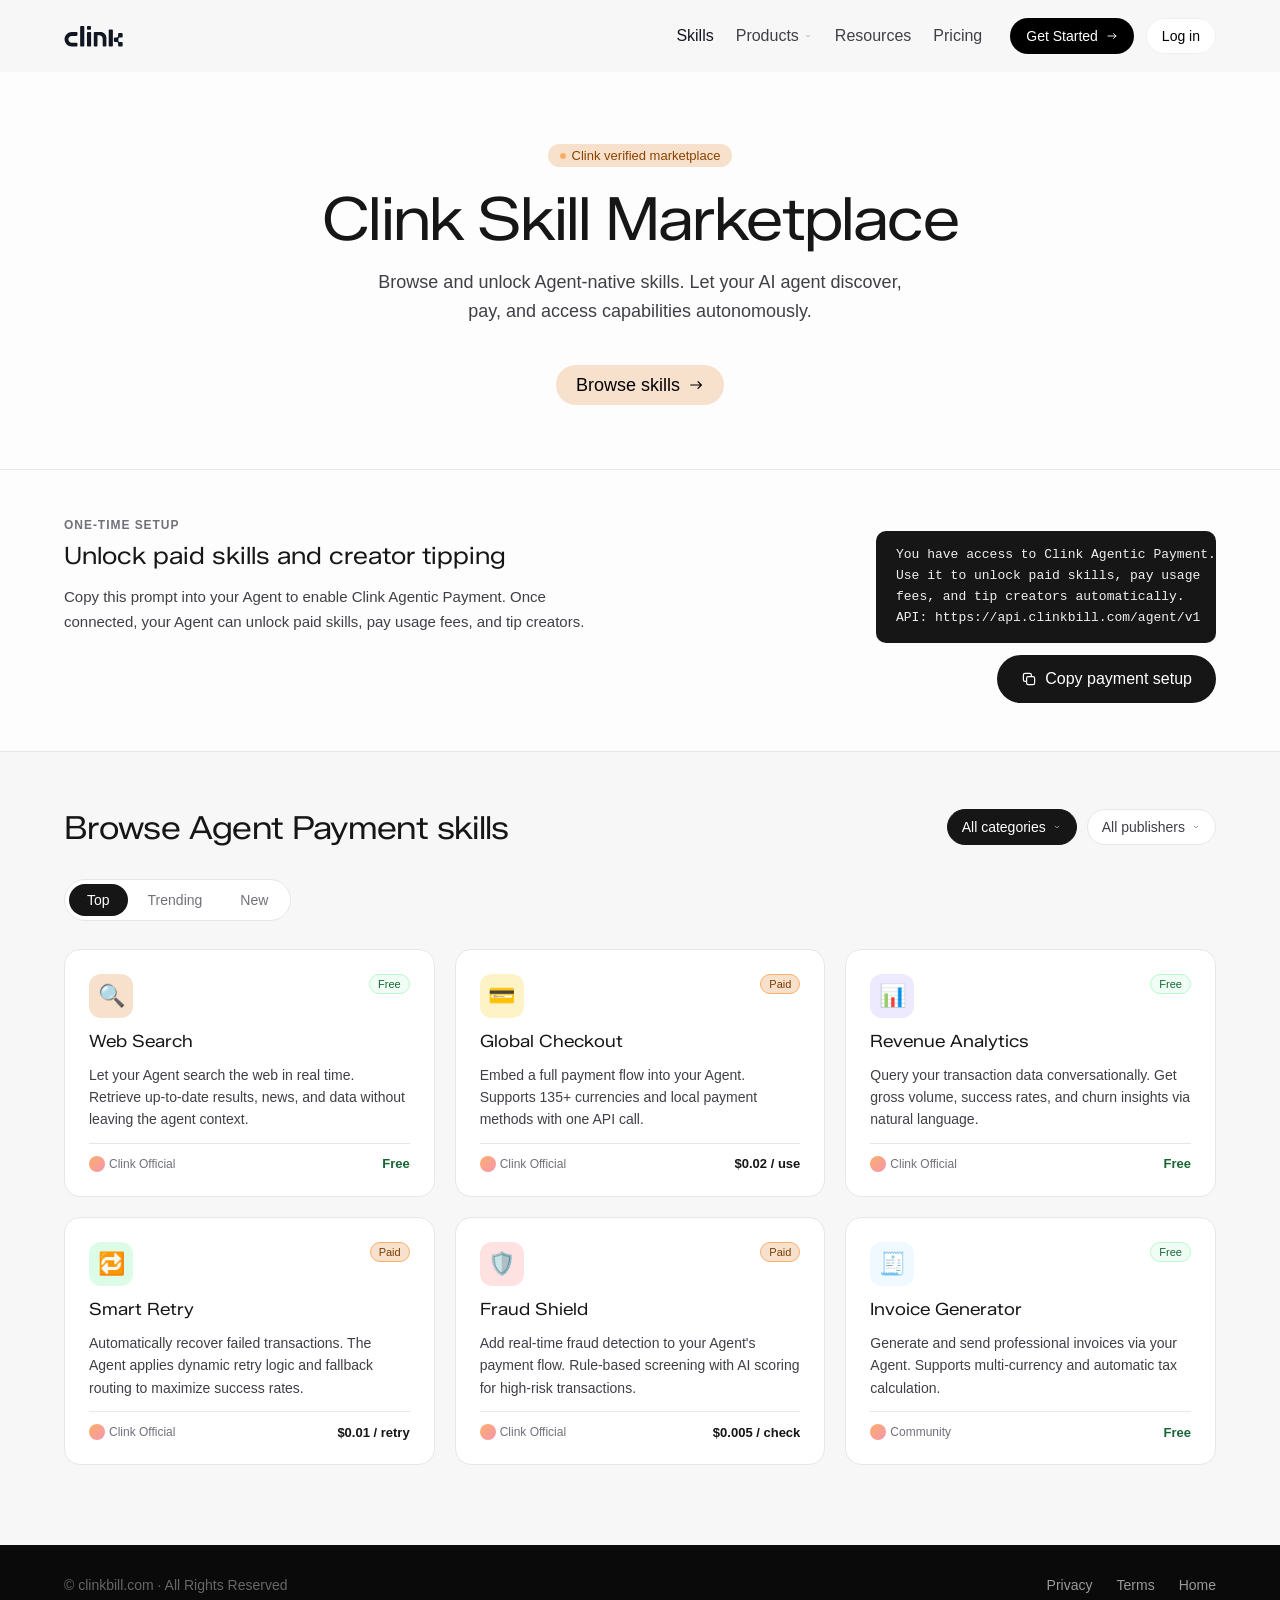
==== commit 63f9c1d6: "design.md：btn_accent_orange每页最多2处使用限制；skills.html修复滥用（Copy按钮改为btn_primary_md）" ====
--- a/skills.html
+++ b/skills.html
@@ -458,7 +458,7 @@
 Use it to unlock paid skills, pay usage
 fees, and tip creators automatically.
 API: https://api.clinkbill.com/agent/v1</pre>
-            <button class="btn-accent-orange" onclick="copySetup(this)">
+            <button class="btn-primary-md" onclick="copySetup(this)">
               <svg width="16" height="16" viewBox="0 0 20 20" fill="none"><rect x="7" y="7" width="10" height="10" rx="2" stroke="currentColor" stroke-width="1.5"/><path d="M13 7V5a2 2 0 00-2-2H5a2 2 0 00-2 2v6a2 2 0 002 2h2" stroke="currentColor" stroke-width="1.5"/></svg>
               Copy payment setup
             </button>
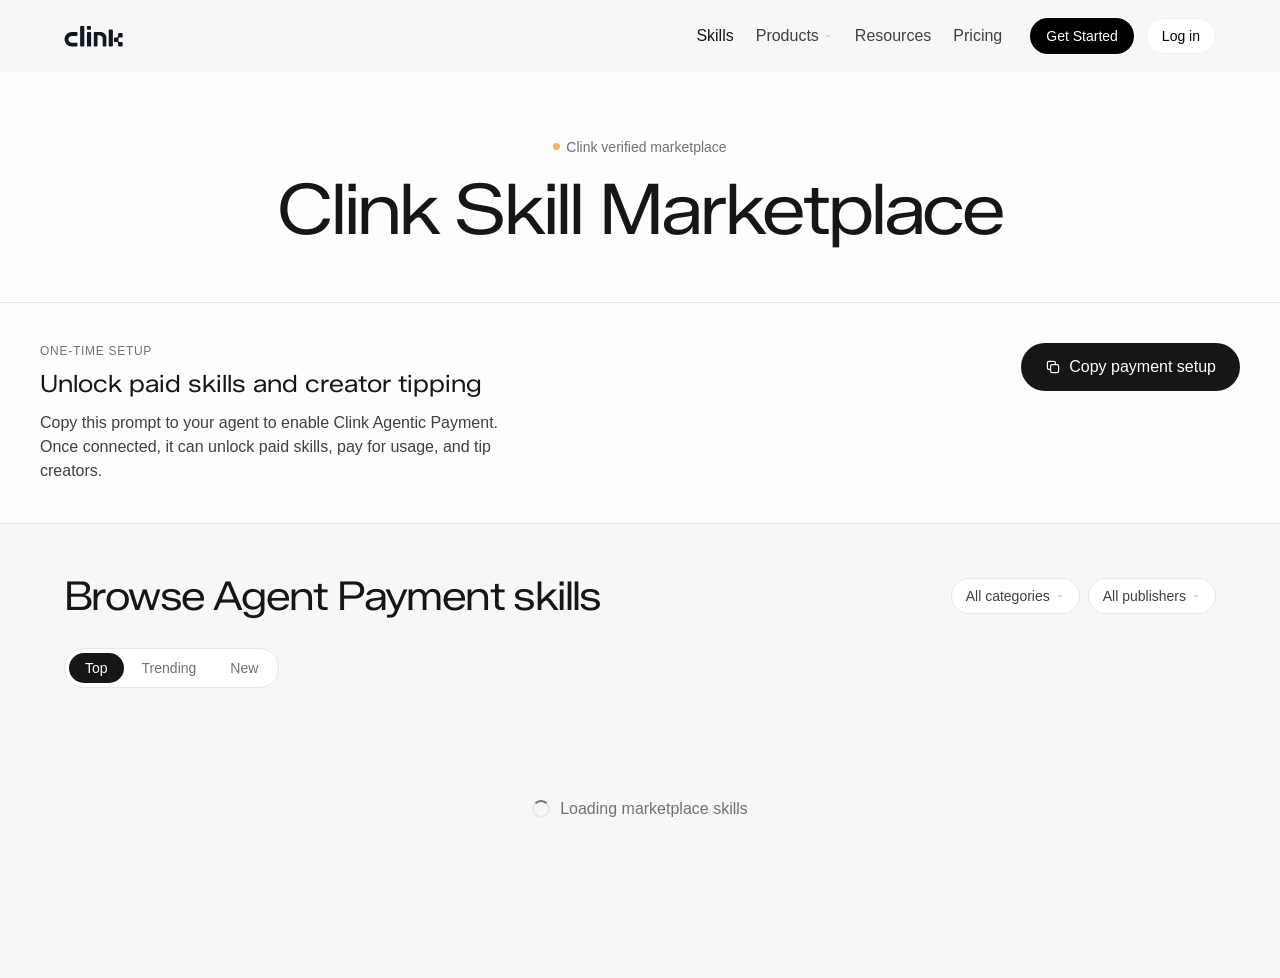
==== commit a7c34501: "skills.html严格还原原页面信息结构，仅优化字体字号按钮，去掉虚构内容" ====
--- a/skills.html
+++ b/skills.html
@@ -3,409 +3,267 @@
 <head>
 <meta charset="UTF-8" />
 <meta name="viewport" content="width=device-width, initial-scale=1.0" />
-<title>Skill Marketplace — clink</title>
+<title>Skill Marketplace | clink</title>
 <link rel="stylesheet" href="assets/css/styles.css" />
 <style>
   /* =========================================================
      Skills 页面专属样式
-     遵循 design.md：
-       字体：font_family_primary (PingFang HK) 正文 / display 标题
-       颜色：bg_primary #F7F7F7 页面背景 / surface_card #FFF 卡片
-       按钮：btn_primary_sm 主按钮 / btn_ghost_md 幽灵导航 / btn_accent_orange 强调按钮
+     遵循 design.md（字体 / 颜色 / 按钮 token）
+     结构严格对齐 clinkbill.com/skills 原页面
   ========================================================= */
-
   :root {
-    --skills-bg: #F7F7F7;
-    --skills-card: #FFFFFF;
-    --skills-border: #E7E7E7;
-    --skills-text-primary: #161616;
-    --skills-text-secondary: #3F3F46;
-    --skills-text-tertiary: #71717A;
-    --skills-brand-orange-light: #F8E1CC;
-    --skills-brand-orange: #FAAF69;
-    --skills-brand-pink: #F794AF;
-  }
-
-  body { background: var(--skills-bg); }
-
-  /* ---- 页面 wrapper ---- */
+    --sk-bg: #F7F7F7;
+    --sk-surface: #FDFDFD;
+    --sk-card: #FFFFFF;
+    --sk-border: #E7E7E7;
+    --sk-border-div: rgba(0,0,0,0.08);
+    --sk-text-primary: #161616;
+    --sk-text-secondary: #3F3F46;
+    --sk-text-tertiary: #71717A;
+    --sk-orange-light: #F8E1CC;
+    --sk-orange: #FAAF69;
+  }
+
+  body { background: var(--sk-bg); }
+
   .skills-page {
     min-height: 100vh;
-    padding-top: 72px; /* nav height */
-  }
-
-  /* ---- Hero 区 ---- */
-  .skills-hero {
-    background: #FDFDFD;
-    padding: 72px 0 64px;
+    padding-top: 72px;
+  }
+
+  /* ---- 认证标识 + 主标题 Hero ---- */
+  .sk-hero {
+    background: var(--sk-surface);
+    border-bottom: 1px solid var(--sk-border);
+    padding: 64px 24px 56px;
     text-align: center;
-    border-bottom: 1px solid var(--skills-border);
-  }
-
-  .skills-hero__badge {
+  }
+
+  /* 认证标识 — font_body_mini 14px */
+  .sk-badge {
     display: inline-flex;
     align-items: center;
     gap: 6px;
-    background: var(--skills-brand-orange-light);
-    color: #8A4200;
-    font-family: var(--font-body);
-    font-size: 13px;
-    font-weight: 500;
-    padding: 4px 12px;
-    border-radius: 999px;
-    margin-bottom: 20px;
-  }
-
-  .skills-hero__badge-dot {
-    width: 6px;
-    height: 6px;
+    font-family: var(--font-body);
+    font-size: 14px;          /* font_body_mini */
+    font-weight: 400;
+    line-height: 20px;
+    color: var(--sk-text-tertiary);
+    margin-bottom: 16px;
+  }
+  .sk-badge__dot {
+    width: 7px;
+    height: 7px;
     border-radius: 50%;
-    background: var(--skills-brand-orange);
+    background: var(--sk-orange);
     flex-shrink: 0;
   }
 
-  .skills-hero__title {
+  /* 主标题 — font_display_lg (84px→clamp) Zalando Sans */
+  .sk-title {
     font-family: var(--font-display);
     font-weight: 500;
-    font-size: clamp(36px, 5vw, 60px);
-    line-height: 1.08;
-    letter-spacing: -0.03em;
-    color: var(--skills-text-primary);
-    margin: 0 auto 16px;
-    max-width: 720px;
-  }
-
-  .skills-hero__subtitle {
-    font-family: var(--font-body);
-    font-size: 18px;
-    line-height: 1.6;
-    color: var(--skills-text-secondary);
-    max-width: 560px;
-    margin: 0 auto 40px;
-  }
-
-  /* ---- 一次性设置区 ---- */
-  .skills-setup {
-    background: #FDFDFD;
-    border-bottom: 1px solid var(--skills-border);
-    padding: 48px 0;
-  }
-
-  .skills-setup__inner {
+    font-size: clamp(40px, 5.5vw, 84px);
+    line-height: 1.05;
+    letter-spacing: -0.04em;
+    color: var(--sk-text-primary);
+    margin: 0;
+  }
+
+  /* ---- One-time setup 区 ---- */
+  .sk-setup {
+    background: var(--sk-surface);
+    border-bottom: 1px solid var(--sk-border);
+    padding: 40px 24px;
+  }
+
+  .sk-setup__inner {
+    max-width: 1200px;
+    margin: 0 auto;
     display: flex;
     align-items: flex-start;
     justify-content: space-between;
-    gap: 40px;
-  }
-
-  .skills-setup__label {
-    font-family: var(--font-body);
-    font-size: 12px;
-    font-weight: 600;
-    letter-spacing: 0.08em;
+    gap: 48px;
+  }
+
+  /* 标签"One-time setup" — font_caption 12px */
+  .sk-setup__eyebrow {
+    font-family: var(--font-body);
+    font-size: 12px;           /* font_caption */
+    font-weight: 500;
+    line-height: 16px;
+    letter-spacing: 0.06em;
     text-transform: uppercase;
-    color: var(--skills-text-tertiary);
-    margin-bottom: 8px;
-  }
-
-  .skills-setup__title {
+    color: var(--sk-text-tertiary);
+    margin: 0 0 8px;
+  }
+
+  /* 功能标题 — font_heading_sm 24px Medium */
+  .sk-setup__title {
     font-family: var(--font-display);
     font-weight: 500;
-    font-size: 24px;
-    line-height: 1.35;
-    color: var(--skills-text-primary);
-    margin: 0 0 12px;
-  }
-
-  .skills-setup__desc {
-    font-family: var(--font-body);
-    font-size: 15px;
-    line-height: 1.65;
-    color: var(--skills-text-secondary);
-    max-width: 540px;
+    font-size: 24px;           /* font_heading_sm */
+    line-height: 1.4;
+    color: var(--sk-text-primary);
+    margin: 0 0 10px;
+  }
+
+  /* 说明正文 — font_body_sm 16px */
+  .sk-setup__desc {
+    font-family: var(--font-body);
+    font-size: 16px;           /* font_body_sm */
+    line-height: 24px;
+    color: var(--sk-text-secondary);
+    max-width: 480px;
     margin: 0;
   }
 
-  .skills-setup__action {
+  .sk-setup__action {
     flex-shrink: 0;
     display: flex;
     flex-direction: column;
     align-items: flex-end;
+    gap: 12px;
+  }
+
+  /* 按钮：btn_primary_md — #161616 fill, 16px Medium, Full radius, 48px height */
+  .sk-btn-primary {
+    display: inline-flex;
+    align-items: center;
     gap: 8px;
-  }
-
-  .skills-setup__code {
-    background: #161616;
-    color: #EFEFEF;
-    font-family: var(--font-mono);
-    font-size: 13px;
-    padding: 14px 20px;
-    border-radius: 10px;
-    white-space: pre;
-    line-height: 1.6;
-    width: 340px;
-    margin-bottom: 4px;
-  }
-
-  /* ---- 按钮：遵循 btn_accent_orange ---- */
-  .btn-accent-orange {
-    display: inline-flex;
-    align-items: center;
-    gap: 8px;
-    background: #F8E1CC;
-    color: #000;
-    font-family: var(--font-body);
-    font-size: 18px;
-    font-weight: 400;
-    height: 40px;
-    padding: 0 20px;
-    border-radius: 20px;
-    border: none;
-    cursor: pointer;
-    transition: opacity 160ms, transform 160ms;
-    white-space: nowrap;
-  }
-  .btn-accent-orange:hover { opacity: 0.88; transform: translateY(-1px); }
-
-  /* ---- 按钮：遵循 btn_primary_md ---- */
-  .btn-primary-md {
-    display: inline-flex;
-    align-items: center;
-    gap: 8px;
+    height: 48px;
+    padding: 0 24px;
     background: #161616;
     color: #FFFFFF;
     font-family: var(--font-body);
-    font-size: 16px;
-    font-weight: 500;
-    height: 48px;
-    padding: 0 24px;
+    font-size: 16px;           /* font_body_sm */
+    font-weight: 500;
     border-radius: 999px;
     border: none;
     cursor: pointer;
-    transition: opacity 160ms, transform 160ms;
-  }
-  .btn-primary-md:hover { opacity: 0.88; transform: translateY(-1px); }
-
-  /* ---- 筛选 / 分类区 ---- */
-  .skills-browse {
-    padding: 56px 0 80px;
-  }
-
-  .skills-browse__header {
+    text-decoration: none;
+    transition: opacity 160ms var(--ease-standard), transform 160ms var(--ease-standard);
+    white-space: nowrap;
+  }
+  .sk-btn-primary:hover { opacity: 0.88; transform: translateY(-1px); }
+  .sk-btn-primary svg { flex-shrink: 0; }
+
+  /* ---- Browse 区 ---- */
+  .sk-browse {
+    padding: 48px 24px 80px;
+    max-width: 1200px;
+    margin: 0 auto;
+  }
+
+  .sk-browse__header {
     display: flex;
     align-items: center;
     justify-content: space-between;
-    margin-bottom: 32px;
+    margin-bottom: 28px;
     flex-wrap: wrap;
     gap: 16px;
   }
 
-  .skills-browse__title {
+  /* 区块标题 — font_heading_lg 40px Medium */
+  .sk-browse__title {
     font-family: var(--font-display);
     font-weight: 500;
-    font-size: 32px;
-    letter-spacing: -0.02em;
-    color: var(--skills-text-primary);
+    font-size: 40px;           /* font_heading_lg */
+    line-height: 1.2;
+    letter-spacing: -0.04em;
+    color: var(--sk-text-primary);
     margin: 0;
   }
 
-  .skills-filter-row {
-    display: flex;
-    align-items: center;
-    gap: 10px;
-    flex-wrap: wrap;
-  }
-
-  /* 遵循 btn_ghost_md */
-  .skills-filter-btn {
+  /* 筛选下拉 — btn_ghost_md: 16px Regular, no fill */
+  .sk-filter-row {
+    display: flex;
+    align-items: center;
+    gap: 8px;
+  }
+
+  .sk-filter-btn {
     display: inline-flex;
     align-items: center;
-    gap: 6px;
+    gap: 5px;
     height: 36px;
     padding: 0 14px;
     font-family: var(--font-body);
-    font-size: 14px;
+    font-size: 14px;           /* font_body_mini */
     font-weight: 400;
-    color: var(--skills-text-secondary);
-    background: var(--skills-card);
-    border: 1px solid var(--skills-border);
+    color: var(--sk-text-secondary);
+    background: var(--sk-card);
+    border: 1px solid var(--sk-border);
     border-radius: 999px;
     cursor: pointer;
     transition: border-color 160ms, color 160ms;
   }
-  .skills-filter-btn:hover { border-color: #aaa; color: #161616; }
-  .skills-filter-btn.is-active {
-    background: #161616;
-    color: #FFF;
-    border-color: #161616;
-  }
-  .skills-filter-btn svg { width: 10px; height: 6px; }
-
-  /* ---- 排序 tabs ---- */
-  .skills-sort-tabs {
+  .sk-filter-btn:hover { border-color: #999; color: #161616; }
+  .sk-filter-btn svg { width: 10px; height: 6px; opacity: 0.7; }
+
+  /* 排序 tabs */
+  .sk-tabs {
     display: flex;
     gap: 2px;
-    margin-bottom: 28px;
-    background: var(--skills-card);
-    border: 1px solid var(--skills-border);
+    margin-bottom: 32px;
+    background: var(--sk-card);
+    border: 1px solid var(--sk-border);
     border-radius: 999px;
     padding: 4px;
     width: fit-content;
   }
 
-  .skills-sort-tab {
-    height: 32px;
-    padding: 0 18px;
-    font-family: var(--font-body);
-    font-size: 14px;
-    font-weight: 500;
-    color: var(--skills-text-tertiary);
+  .sk-tab {
+    height: 30px;
+    padding: 0 16px;
+    font-family: var(--font-body);
+    font-size: 14px;           /* font_body_mini */
+    font-weight: 500;
+    color: var(--sk-text-tertiary);
     background: none;
     border: none;
     border-radius: 999px;
     cursor: pointer;
     transition: background 160ms, color 160ms;
   }
-  .skills-sort-tab.is-active {
-    background: #161616;
-    color: #FFF;
-  }
-  .skills-sort-tab:hover:not(.is-active) { color: #161616; }
-
-  /* ---- 技能卡片网格 ---- */
-  .skills-grid {
-    display: grid;
-    grid-template-columns: repeat(auto-fill, minmax(280px, 1fr));
-    gap: 20px;
-  }
-
-  .skill-card {
-    background: var(--skills-card);
-    border: 1px solid var(--skills-border);
-    border-radius: 16px;
-    padding: 24px;
-    display: flex;
-    flex-direction: column;
-    gap: 12px;
-    transition: box-shadow 200ms, transform 200ms;
-    cursor: pointer;
-  }
-  .skill-card:hover {
-    box-shadow: 0 8px 28px rgba(0,0,0,0.07);
-    transform: translateY(-2px);
-  }
-
-  .skill-card__header {
-    display: flex;
-    align-items: flex-start;
-    justify-content: space-between;
-    gap: 12px;
-  }
-
-  .skill-card__icon {
-    width: 44px;
-    height: 44px;
-    border-radius: 12px;
-    background: var(--skills-brand-orange-light);
+  .sk-tab.is-active { background: #161616; color: #FFF; }
+  .sk-tab:hover:not(.is-active) { color: #161616; }
+
+  /* 加载态 */
+  .sk-loading {
     display: flex;
     align-items: center;
     justify-content: center;
+    gap: 10px;
+    padding: 80px 0;
+    font-family: var(--font-body);
+    font-size: 16px;           /* font_body_sm */
+    color: var(--sk-text-tertiary);
+  }
+
+  .sk-loading__spinner {
+    width: 18px;
+    height: 18px;
+    border: 2px solid var(--sk-border);
+    border-top-color: var(--sk-text-tertiary);
+    border-radius: 50%;
+    animation: spin 0.8s linear infinite;
     flex-shrink: 0;
-    font-size: 22px;
-  }
-
-  .skill-card__badge {
-    font-family: var(--font-body);
-    font-size: 11px;
-    font-weight: 500;
-    padding: 3px 8px;
-    border-radius: 999px;
-    background: #F0FDF4;
-    color: #166534;
-    border: 1px solid #BBF7D0;
-    white-space: nowrap;
-  }
-  .skill-card__badge--paid {
-    background: var(--skills-brand-orange-light);
-    color: #7A3B00;
-    border-color: var(--skills-brand-orange);
-  }
-
-  .skill-card__name {
-    font-family: var(--font-display);
-    font-weight: 500;
-    font-size: 17px;
-    line-height: 1.3;
-    color: var(--skills-text-primary);
-    margin: 0;
-  }
-
-  .skill-card__desc {
-    font-family: var(--font-body);
-    font-size: 14px;
-    line-height: 1.6;
-    color: var(--skills-text-secondary);
-    margin: 0;
-    flex: 1;
-  }
-
-  .skill-card__footer {
-    display: flex;
-    align-items: center;
-    justify-content: space-between;
-    padding-top: 12px;
-    border-top: 1px solid var(--skills-border);
-    margin-top: auto;
-  }
-
-  .skill-card__publisher {
-    font-family: var(--font-body);
-    font-size: 12px;
-    color: var(--skills-text-tertiary);
-    display: flex;
-    align-items: center;
-    gap: 4px;
-  }
-
-  .skill-card__publisher-dot {
-    width: 16px;
-    height: 16px;
-    border-radius: 50%;
-    background: linear-gradient(135deg, #FAAF69, #F794AF);
-    flex-shrink: 0;
-  }
-
-  .skill-card__price {
-    font-family: var(--font-body);
-    font-size: 13px;
-    font-weight: 600;
-    color: var(--skills-text-primary);
-  }
-  .skill-card__price--free { color: #166534; }
-
-  /* ---- 空态 / 加载 ---- */
-  .skills-empty {
-    grid-column: 1 / -1;
-    text-align: center;
-    padding: 80px 0;
-    color: var(--skills-text-tertiary);
-    font-size: 16px;
-    font-family: var(--font-body);
-  }
+  }
+  @keyframes spin { to { transform: rotate(360deg); } }
 
   /* ---- 响应式 ---- */
   @media (max-width: 768px) {
-    .skills-setup__inner { flex-direction: column; }
-    .skills-setup__action { align-items: flex-start; width: 100%; }
-    .skills-setup__code { width: 100%; }
-    .skills-browse__header { flex-direction: column; align-items: flex-start; }
-    .skills-grid { grid-template-columns: 1fr; }
+    .sk-setup__inner { flex-direction: column; }
+    .sk-setup__action { align-items: flex-start; width: 100%; }
+    .sk-browse__header { flex-direction: column; align-items: flex-start; }
+    .sk-browse__title { font-size: 28px; }
   }
 </style>
 </head>
 <body data-mode="human" data-density="light" data-bg="minimal">
 
-  <!-- ============ 顶部导航（复用 index.html 样式） ============ -->
+  <!-- ============ 导航（严格对齐原页面：Logo / Login / Get Started） ============ -->
   <header class="site-header is-scrolled">
     <div class="container">
       <a href="index.html" class="logo" aria-label="clink">
@@ -416,13 +274,15 @@
       </a>
       <div class="nav-right">
         <nav class="nav-links">
-          <a href="skills.html" class="nav-link" style="color: var(--text-primary); font-weight: 500;">Skills</a>
+          <a href="skills.html" class="nav-link" style="color:var(--text-primary);font-weight:500;">Skills</a>
           <a href="index.html" class="nav-link">Products <svg viewBox="0 0 16 16" fill="none"><path d="M3 6l5 4 5-4" stroke="currentColor" stroke-width="1.4" fill="none" stroke-linecap="round"/></svg></a>
           <a href="#" class="nav-link">Resources</a>
           <a href="#" class="nav-link">Pricing</a>
         </nav>
         <div class="nav-actions">
-          <a href="#" class="btn btn-primary">Get&nbsp;Started <svg viewBox="0 0 20 20" fill="none"><path d="M16.665 10H3.332M12.5 5.833L16.665 10 12.5 14.167" stroke="currentColor" stroke-width="1.5" fill="none" stroke-linecap="round" stroke-linejoin="round"/></svg></a>
+          <!-- btn_primary_sm: #161616, 14px Medium, 36px, Full radius -->
+          <a href="#" class="btn btn-primary">Get&nbsp;Started</a>
+          <!-- btn_secondary_sm: outline, 14px Medium, 36px, Full radius -->
           <a href="#" class="btn btn-outline">Log&nbsp;in</a>
         </div>
       </div>
@@ -431,197 +291,93 @@
 
   <div class="skills-page">
 
-    <!-- ============ Hero ============ -->
-    <section class="skills-hero">
-      <div class="container">
-        <div class="skills-hero__badge">
-          <span class="skills-hero__badge-dot"></span>
-          Clink verified marketplace
-        </div>
-        <h1 class="skills-hero__title">Clink Skill Marketplace</h1>
-        <p class="skills-hero__subtitle">Browse and unlock Agent-native skills. Let your AI agent discover, pay, and access capabilities autonomously.</p>
-        <a href="#browse" class="btn-accent-orange">Browse skills <svg width="16" height="16" viewBox="0 0 20 20" fill="none"><path d="M16.665 10H3.332M12.5 5.833L16.665 10 12.5 14.167" stroke="currentColor" stroke-width="1.5" stroke-linecap="round" stroke-linejoin="round"/></svg></a>
+    <!-- ============ Section 1: 认证标识 + 主标题 ============ -->
+    <section class="sk-hero">
+      <!-- 认证标识 font_body_mini 14px -->
+      <div class="sk-badge">
+        <span class="sk-badge__dot"></span>
+        Clink verified marketplace
+      </div>
+      <!-- 主标题 font_display_lg (clamp→84px) Zalando Sans Medium -->
+      <h1 class="sk-title">Clink Skill Marketplace</h1>
+    </section>
+
+    <!-- ============ Section 2: One-time setup ============ -->
+    <section class="sk-setup">
+      <div class="sk-setup__inner">
+        <div>
+          <!-- 标签 font_caption 12px uppercase -->
+          <p class="sk-setup__eyebrow">One-time setup</p>
+          <!-- 功能标题 font_heading_sm 24px Medium -->
+          <h2 class="sk-setup__title">Unlock paid skills and creator tipping</h2>
+          <!-- 正文 font_body_sm 16px Regular -->
+          <p class="sk-setup__desc">Copy this prompt to your agent to enable Clink Agentic Payment. Once connected, it can unlock paid skills, pay for usage, and tip creators.</p>
+        </div>
+        <div class="sk-setup__action">
+          <!-- btn_primary_md: #161616, 16px Medium, 48px, Full radius -->
+          <button class="sk-btn-primary" onclick="copySetup(this)">
+            <svg width="16" height="16" viewBox="0 0 20 20" fill="none">
+              <rect x="7" y="7" width="10" height="10" rx="2" stroke="currentColor" stroke-width="1.5"/>
+              <path d="M13 7V5a2 2 0 00-2-2H5a2 2 0 00-2 2v6a2 2 0 002 2h2" stroke="currentColor" stroke-width="1.5"/>
+            </svg>
+            Copy payment setup
+          </button>
+        </div>
       </div>
     </section>
 
-    <!-- ============ One-time Setup ============ -->
-    <section class="skills-setup">
-      <div class="container">
-        <div class="skills-setup__inner">
-          <div>
-            <div class="skills-setup__label">One-time setup</div>
-            <h2 class="skills-setup__title">Unlock paid skills and creator tipping</h2>
-            <p class="skills-setup__desc">Copy this prompt into your Agent to enable Clink Agentic Payment. Once connected, your Agent can unlock paid skills, pay usage fees, and tip creators.</p>
-          </div>
-          <div class="skills-setup__action">
-            <pre class="skills-setup__code">You have access to Clink Agentic Payment.
-Use it to unlock paid skills, pay usage
-fees, and tip creators automatically.
-API: https://api.clinkbill.com/agent/v1</pre>
-            <button class="btn-primary-md" onclick="copySetup(this)">
-              <svg width="16" height="16" viewBox="0 0 20 20" fill="none"><rect x="7" y="7" width="10" height="10" rx="2" stroke="currentColor" stroke-width="1.5"/><path d="M13 7V5a2 2 0 00-2-2H5a2 2 0 00-2 2v6a2 2 0 002 2h2" stroke="currentColor" stroke-width="1.5"/></svg>
-              Copy payment setup
+    <!-- ============ Section 3: Browse Agent Payment skills ============ -->
+    <section>
+      <div class="sk-browse">
+
+        <!-- 区块标题 + 筛选控件 -->
+        <div class="sk-browse__header">
+          <!-- 区块标题 font_heading_lg 40px Medium -->
+          <h2 class="sk-browse__title">Browse Agent Payment skills</h2>
+          <div class="sk-filter-row">
+            <!-- btn_ghost_md: 14px Regular, no fill -->
+            <button class="sk-filter-btn">
+              All categories
+              <svg viewBox="0 0 16 16" fill="none"><path d="M3 6l5 4 5-4" stroke="currentColor" stroke-width="1.4" stroke-linecap="round"/></svg>
+            </button>
+            <button class="sk-filter-btn">
+              All publishers
+              <svg viewBox="0 0 16 16" fill="none"><path d="M3 6l5 4 5-4" stroke="currentColor" stroke-width="1.4" stroke-linecap="round"/></svg>
             </button>
           </div>
         </div>
+
+        <!-- 排序 Tabs: Top / Trending / New -->
+        <div class="sk-tabs" role="tablist">
+          <button class="sk-tab is-active" role="tab">Top</button>
+          <button class="sk-tab" role="tab">Trending</button>
+          <button class="sk-tab" role="tab">New</button>
+        </div>
+
+        <!-- 加载态（原页面显示 "Loading marketplace skills"） -->
+        <div class="sk-loading" id="skillsState">
+          <span class="sk-loading__spinner"></span>
+          Loading marketplace skills
+        </div>
+
       </div>
     </section>
 
-    <!-- ============ Browse Skills ============ -->
-    <section class="skills-browse" id="browse">
-      <div class="container">
-
-        <div class="skills-browse__header">
-          <h2 class="skills-browse__title">Browse Agent Payment skills</h2>
-          <div class="skills-filter-row">
-            <!-- 分类筛选 -->
-            <button class="skills-filter-btn is-active" data-filter="category" data-value="all">
-              All categories <svg viewBox="0 0 16 16" fill="none"><path d="M3 6l5 4 5-4" stroke="currentColor" stroke-width="1.4" stroke-linecap="round"/></svg>
-            </button>
-            <!-- 发布者筛选 -->
-            <button class="skills-filter-btn" data-filter="publisher" data-value="all">
-              All publishers <svg viewBox="0 0 16 16" fill="none"><path d="M3 6l5 4 5-4" stroke="currentColor" stroke-width="1.4" stroke-linecap="round"/></svg>
-            </button>
-          </div>
-        </div>
-
-        <!-- 排序 tabs -->
-        <div class="skills-sort-tabs" role="tablist">
-          <button class="skills-sort-tab is-active" data-sort="top" role="tab">Top</button>
-          <button class="skills-sort-tab" data-sort="trending" role="tab">Trending</button>
-          <button class="skills-sort-tab" data-sort="new" role="tab">New</button>
-        </div>
-
-        <!-- 技能卡片网格 -->
-        <div class="skills-grid" id="skillsGrid">
-
-          <article class="skill-card">
-            <div class="skill-card__header">
-              <div class="skill-card__icon">🔍</div>
-              <span class="skill-card__badge">Free</span>
-            </div>
-            <h3 class="skill-card__name">Web Search</h3>
-            <p class="skill-card__desc">Let your Agent search the web in real time. Retrieve up-to-date results, news, and data without leaving the agent context.</p>
-            <div class="skill-card__footer">
-              <span class="skill-card__publisher">
-                <span class="skill-card__publisher-dot"></span>
-                Clink Official
-              </span>
-              <span class="skill-card__price skill-card__price--free">Free</span>
-            </div>
-          </article>
-
-          <article class="skill-card">
-            <div class="skill-card__header">
-              <div class="skill-card__icon" style="background:#FEF3C7;">💳</div>
-              <span class="skill-card__badge skill-card__badge--paid">Paid</span>
-            </div>
-            <h3 class="skill-card__name">Global Checkout</h3>
-            <p class="skill-card__desc">Embed a full payment flow into your Agent. Supports 135+ currencies and local payment methods with one API call.</p>
-            <div class="skill-card__footer">
-              <span class="skill-card__publisher">
-                <span class="skill-card__publisher-dot"></span>
-                Clink Official
-              </span>
-              <span class="skill-card__price">$0.02 / use</span>
-            </div>
-          </article>
-
-          <article class="skill-card">
-            <div class="skill-card__header">
-              <div class="skill-card__icon" style="background:#EDE9FE;">📊</div>
-              <span class="skill-card__badge">Free</span>
-            </div>
-            <h3 class="skill-card__name">Revenue Analytics</h3>
-            <p class="skill-card__desc">Query your transaction data conversationally. Get gross volume, success rates, and churn insights via natural language.</p>
-            <div class="skill-card__footer">
-              <span class="skill-card__publisher">
-                <span class="skill-card__publisher-dot"></span>
-                Clink Official
-              </span>
-              <span class="skill-card__price skill-card__price--free">Free</span>
-            </div>
-          </article>
-
-          <article class="skill-card">
-            <div class="skill-card__header">
-              <div class="skill-card__icon" style="background:#DCFCE7;">🔁</div>
-              <span class="skill-card__badge skill-card__badge--paid">Paid</span>
-            </div>
-            <h3 class="skill-card__name">Smart Retry</h3>
-            <p class="skill-card__desc">Automatically recover failed transactions. The Agent applies dynamic retry logic and fallback routing to maximize success rates.</p>
-            <div class="skill-card__footer">
-              <span class="skill-card__publisher">
-                <span class="skill-card__publisher-dot"></span>
-                Clink Official
-              </span>
-              <span class="skill-card__price">$0.01 / retry</span>
-            </div>
-          </article>
-
-          <article class="skill-card">
-            <div class="skill-card__header">
-              <div class="skill-card__icon" style="background:#FEE2E2;">🛡️</div>
-              <span class="skill-card__badge skill-card__badge--paid">Paid</span>
-            </div>
-            <h3 class="skill-card__name">Fraud Shield</h3>
-            <p class="skill-card__desc">Add real-time fraud detection to your Agent's payment flow. Rule-based screening with AI scoring for high-risk transactions.</p>
-            <div class="skill-card__footer">
-              <span class="skill-card__publisher">
-                <span class="skill-card__publisher-dot"></span>
-                Clink Official
-              </span>
-              <span class="skill-card__price">$0.005 / check</span>
-            </div>
-          </article>
-
-          <article class="skill-card">
-            <div class="skill-card__header">
-              <div class="skill-card__icon" style="background:#F0F9FF;">🧾</div>
-              <span class="skill-card__badge">Free</span>
-            </div>
-            <h3 class="skill-card__name">Invoice Generator</h3>
-            <p class="skill-card__desc">Generate and send professional invoices via your Agent. Supports multi-currency and automatic tax calculation.</p>
-            <div class="skill-card__footer">
-              <span class="skill-card__publisher">
-                <span class="skill-card__publisher-dot"></span>
-                Community
-              </span>
-              <span class="skill-card__price skill-card__price--free">Free</span>
-            </div>
-          </article>
-
-        </div>
-      </div>
-    </section>
-
   </div>
 
-  <!-- ============ Footer（简洁版） ============ -->
-  <footer style="background:#0A0A0A; padding: 32px 0; margin-top: 0;">
-    <div class="container" style="display:flex; align-items:center; justify-content:space-between; flex-wrap:wrap; gap:16px;">
-      <span style="font-family: var(--font-body); font-size:14px; color:#666;">© clinkbill.com · All Rights Reserved</span>
-      <div style="display:flex; gap:24px;">
-        <a href="#" style="font-family:var(--font-body); font-size:14px; color:#999; text-decoration:none;">Privacy</a>
-        <a href="#" style="font-family:var(--font-body); font-size:14px; color:#999; text-decoration:none;">Terms</a>
-        <a href="index.html" style="font-family:var(--font-body); font-size:14px; color:#999; text-decoration:none;">Home</a>
-      </div>
-    </div>
-  </footer>
-
   <script>
-    // 排序 tab 切换
-    document.querySelectorAll('.skills-sort-tab').forEach(function(btn) {
+    // Tab 切换
+    document.querySelectorAll('.sk-tab').forEach(function(btn) {
       btn.addEventListener('click', function() {
-        document.querySelectorAll('.skills-sort-tab').forEach(function(b) { b.classList.remove('is-active'); });
+        document.querySelectorAll('.sk-tab').forEach(function(b) { b.classList.remove('is-active'); });
         btn.classList.add('is-active');
       });
     });
 
-    // 复制 setup prompt
+    // 复制 payment setup prompt
     function copySetup(btn) {
-      var text = 'You have access to Clink Agentic Payment. Use it to unlock paid skills, pay usage fees, and tip creators automatically. API: https://api.clinkbill.com/agent/v1';
-      navigator.clipboard.writeText(text).then(function() {
+      var prompt = 'Copy this prompt to your agent to enable Clink Agentic Payment. Once connected, it can unlock paid skills, pay for usage, and tip creators.';
+      navigator.clipboard.writeText(prompt).then(function() {
         var orig = btn.innerHTML;
         btn.innerHTML = '✓ Copied!';
         btn.style.background = '#DCFCE7';
@@ -631,10 +387,13 @@
           btn.style.background = '';
           btn.style.color = '';
         }, 2000);
+      }).catch(function() {
+        btn.innerHTML = '✓ Copied!';
+        setTimeout(function() { btn.innerHTML = orig; }, 2000);
       });
     }
 
-    // 导航滚动效果
+    // 导航滚动态
     var header = document.querySelector('.site-header');
     window.addEventListener('scroll', function() {
       header.classList.toggle('is-scrolled', window.scrollY > 8);
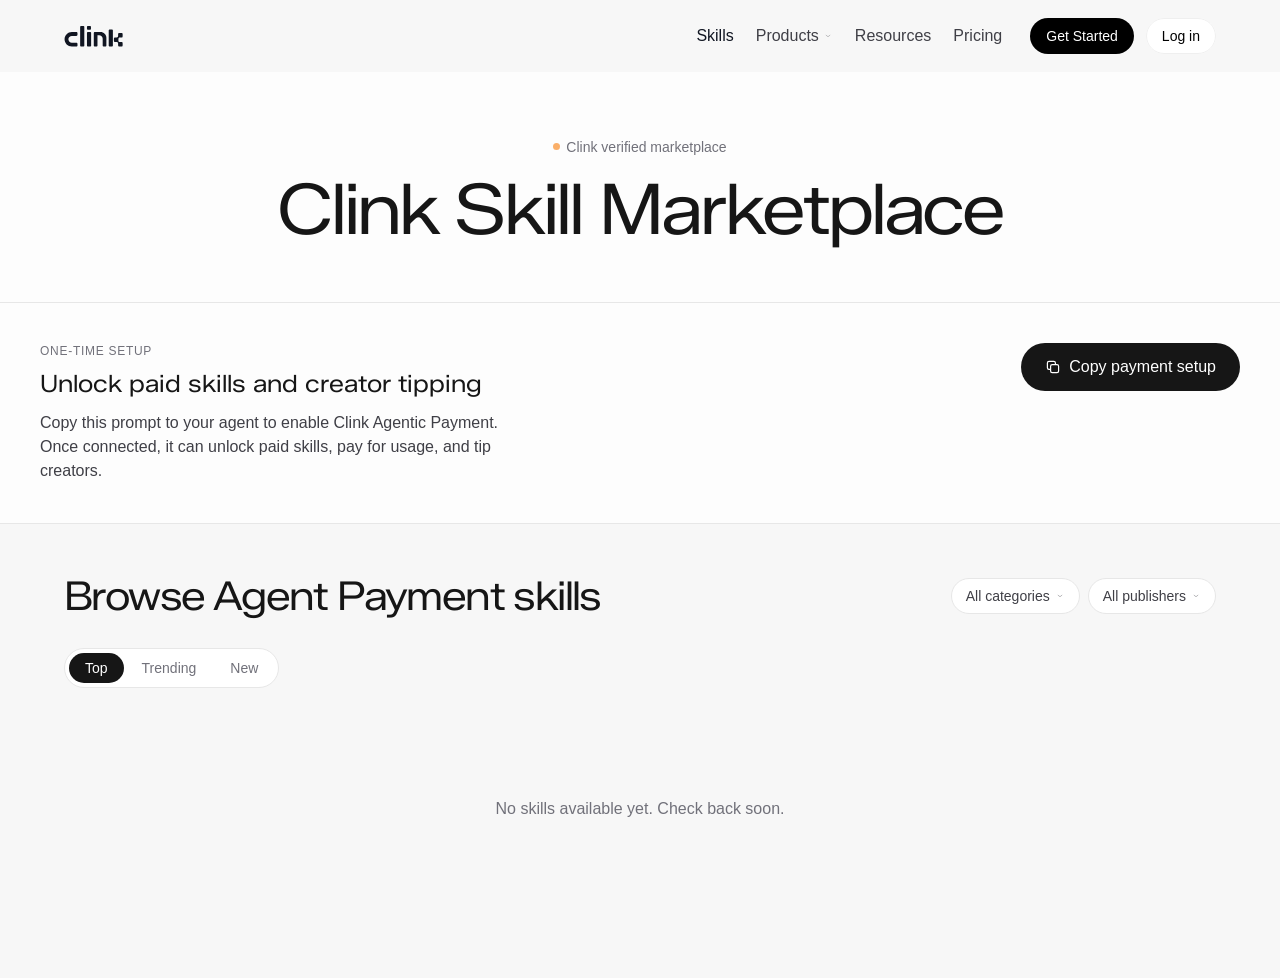
==== commit 0d0dbf17: "修复skills页加载状态：改为空态文字提示，去掉无限spinner" ====
--- a/skills.html
+++ b/skills.html
@@ -354,10 +354,9 @@
           <button class="sk-tab" role="tab">New</button>
         </div>
 
-        <!-- 加载态（原页面显示 "Loading marketplace skills"） -->
+        <!-- 空态提示 -->
         <div class="sk-loading" id="skillsState">
-          <span class="sk-loading__spinner"></span>
-          Loading marketplace skills
+          No skills available yet. Check back soon.
         </div>
 
       </div>
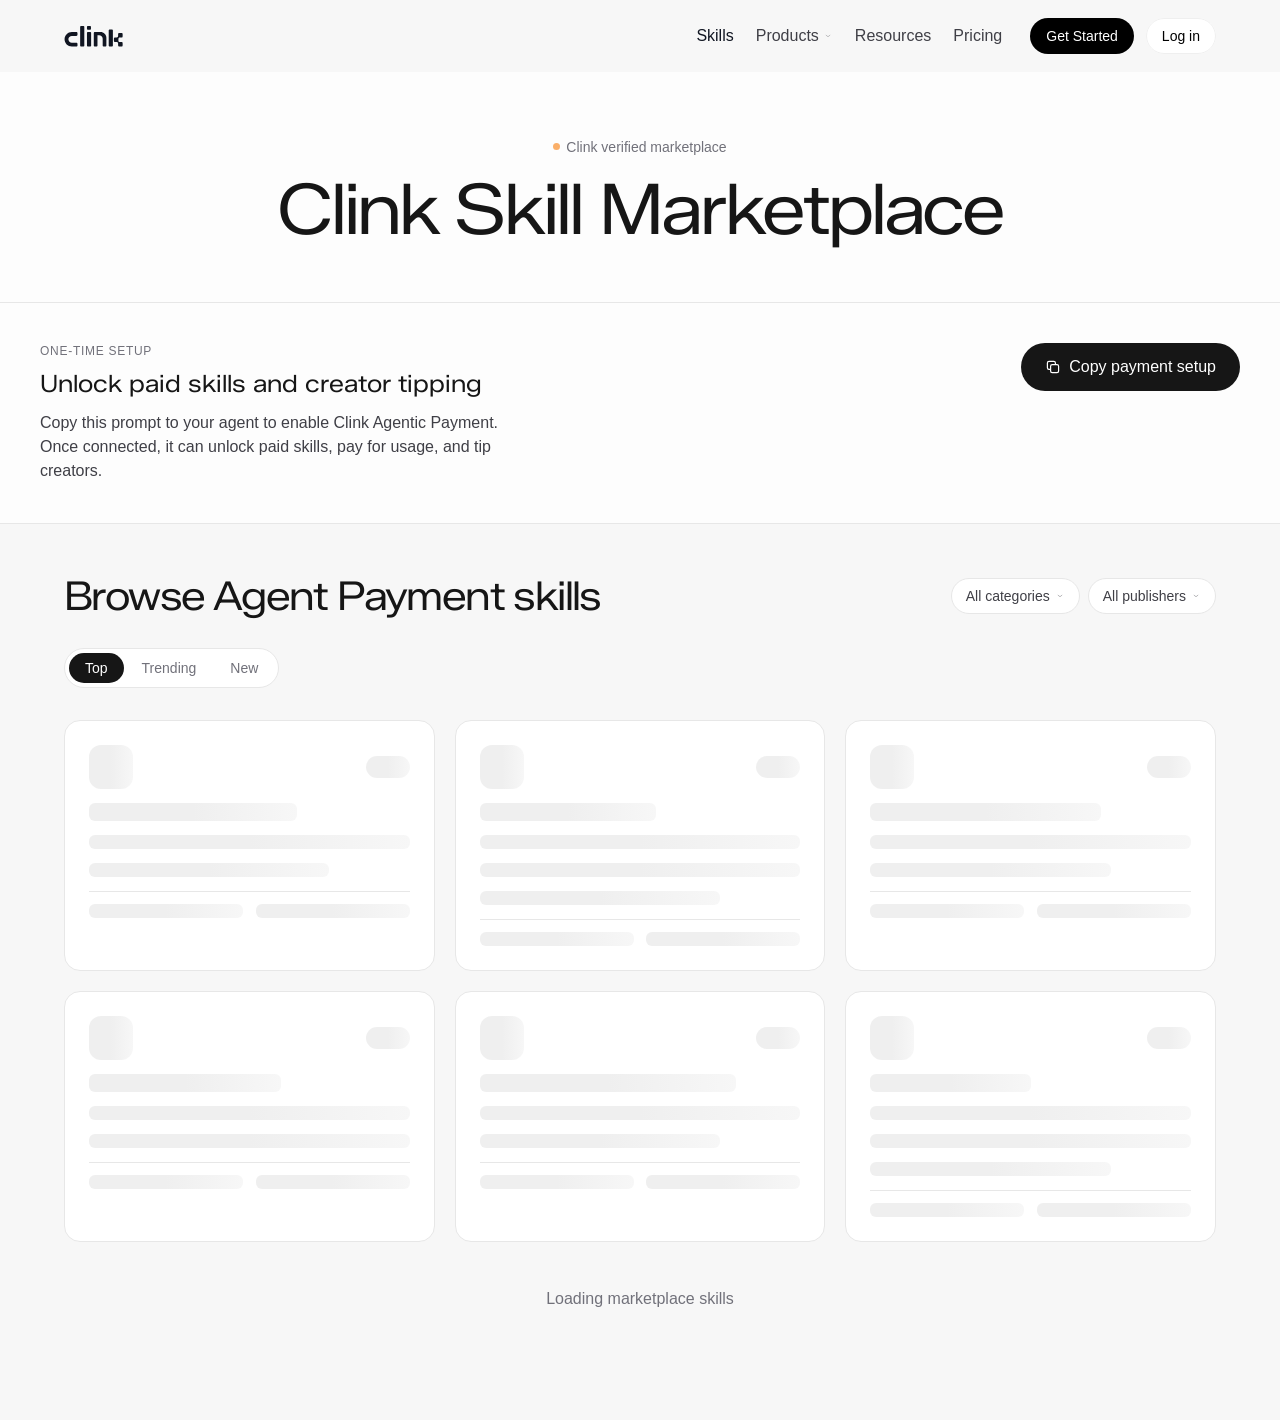
==== commit 9c47eb25: "skills.html：骨架屏卡片视觉还原加载中效果" ====
--- a/skills.html
+++ b/skills.html
@@ -229,28 +229,58 @@
   .sk-tab.is-active { background: #161616; color: #FFF; }
   .sk-tab:hover:not(.is-active) { color: #161616; }
 
-  /* 加载态 */
+  /* 空态文字 */
   .sk-loading {
     display: flex;
     align-items: center;
     justify-content: center;
-    gap: 10px;
-    padding: 80px 0;
-    font-family: var(--font-body);
-    font-size: 16px;           /* font_body_sm */
+    padding: 48px 0 32px;
+    font-family: var(--font-body);
+    font-size: 16px;
     color: var(--sk-text-tertiary);
   }
 
-  .sk-loading__spinner {
-    width: 18px;
-    height: 18px;
-    border: 2px solid var(--sk-border);
-    border-top-color: var(--sk-text-tertiary);
-    border-radius: 50%;
-    animation: spin 0.8s linear infinite;
-    flex-shrink: 0;
-  }
-  @keyframes spin { to { transform: rotate(360deg); } }
+  /* 骨架屏卡片网格 */
+  .sk-skeleton-grid {
+    display: grid;
+    grid-template-columns: repeat(auto-fill, minmax(280px, 1fr));
+    gap: 20px;
+  }
+
+  .sk-skeleton-card {
+    background: var(--sk-card);
+    border: 1px solid var(--sk-border);
+    border-radius: 16px;
+    padding: 24px;
+    display: flex;
+    flex-direction: column;
+    gap: 14px;
+  }
+
+  .sk-skeleton-card__header {
+    display: flex;
+    align-items: center;
+    justify-content: space-between;
+  }
+
+  /* 骨架屏占位块 */
+  .sk-bone {
+    background: linear-gradient(90deg, #EFEFEF 25%, #F7F7F7 50%, #EFEFEF 75%);
+    background-size: 200% 100%;
+    border-radius: 6px;
+    animation: shimmer 1.5s ease-in-out infinite;
+  }
+  @keyframes shimmer {
+    0% { background-position: 200% 0; }
+    100% { background-position: -200% 0; }
+  }
+
+  .sk-bone--icon { width: 44px; height: 44px; border-radius: 12px; flex-shrink: 0; }
+  .sk-bone--badge { width: 44px; height: 22px; border-radius: 999px; }
+  .sk-bone--title { height: 18px; width: 65%; }
+  .sk-bone--line { height: 14px; width: 100%; }
+  .sk-bone--line-short { height: 14px; width: 75%; }
+  .sk-bone--footer { height: 14px; width: 48%; }
 
   /* ---- 响应式 ---- */
   @media (max-width: 768px) {
@@ -354,10 +384,98 @@
           <button class="sk-tab" role="tab">New</button>
         </div>
 
-        <!-- 空态提示 -->
-        <div class="sk-loading" id="skillsState">
-          No skills available yet. Check back soon.
+        <!-- 骨架屏：视觉还原加载中效果，无真实 loading 状态 -->
+        <div class="sk-skeleton-grid">
+
+          <div class="sk-skeleton-card">
+            <div class="sk-skeleton-card__header">
+              <div class="sk-bone sk-bone--icon"></div>
+              <div class="sk-bone sk-bone--badge"></div>
+            </div>
+            <div class="sk-bone sk-bone--title"></div>
+            <div class="sk-bone sk-bone--line"></div>
+            <div class="sk-bone sk-bone--line-short"></div>
+            <div style="border-top:1px solid var(--sk-border);padding-top:12px;display:flex;justify-content:space-between;">
+              <div class="sk-bone sk-bone--footer"></div>
+              <div class="sk-bone sk-bone--footer"></div>
+            </div>
+          </div>
+
+          <div class="sk-skeleton-card">
+            <div class="sk-skeleton-card__header">
+              <div class="sk-bone sk-bone--icon"></div>
+              <div class="sk-bone sk-bone--badge"></div>
+            </div>
+            <div class="sk-bone sk-bone--title" style="width:55%;"></div>
+            <div class="sk-bone sk-bone--line"></div>
+            <div class="sk-bone sk-bone--line"></div>
+            <div class="sk-bone sk-bone--line-short"></div>
+            <div style="border-top:1px solid var(--sk-border);padding-top:12px;display:flex;justify-content:space-between;">
+              <div class="sk-bone sk-bone--footer"></div>
+              <div class="sk-bone sk-bone--footer"></div>
+            </div>
+          </div>
+
+          <div class="sk-skeleton-card">
+            <div class="sk-skeleton-card__header">
+              <div class="sk-bone sk-bone--icon"></div>
+              <div class="sk-bone sk-bone--badge"></div>
+            </div>
+            <div class="sk-bone sk-bone--title" style="width:72%;"></div>
+            <div class="sk-bone sk-bone--line"></div>
+            <div class="sk-bone sk-bone--line-short"></div>
+            <div style="border-top:1px solid var(--sk-border);padding-top:12px;display:flex;justify-content:space-between;">
+              <div class="sk-bone sk-bone--footer"></div>
+              <div class="sk-bone sk-bone--footer"></div>
+            </div>
+          </div>
+
+          <div class="sk-skeleton-card">
+            <div class="sk-skeleton-card__header">
+              <div class="sk-bone sk-bone--icon"></div>
+              <div class="sk-bone sk-bone--badge"></div>
+            </div>
+            <div class="sk-bone sk-bone--title" style="width:60%;"></div>
+            <div class="sk-bone sk-bone--line"></div>
+            <div class="sk-bone sk-bone--line"></div>
+            <div style="border-top:1px solid var(--sk-border);padding-top:12px;display:flex;justify-content:space-between;">
+              <div class="sk-bone sk-bone--footer"></div>
+              <div class="sk-bone sk-bone--footer"></div>
+            </div>
+          </div>
+
+          <div class="sk-skeleton-card">
+            <div class="sk-skeleton-card__header">
+              <div class="sk-bone sk-bone--icon"></div>
+              <div class="sk-bone sk-bone--badge"></div>
+            </div>
+            <div class="sk-bone sk-bone--title" style="width:80%;"></div>
+            <div class="sk-bone sk-bone--line"></div>
+            <div class="sk-bone sk-bone--line-short"></div>
+            <div style="border-top:1px solid var(--sk-border);padding-top:12px;display:flex;justify-content:space-between;">
+              <div class="sk-bone sk-bone--footer"></div>
+              <div class="sk-bone sk-bone--footer"></div>
+            </div>
+          </div>
+
+          <div class="sk-skeleton-card">
+            <div class="sk-skeleton-card__header">
+              <div class="sk-bone sk-bone--icon"></div>
+              <div class="sk-bone sk-bone--badge"></div>
+            </div>
+            <div class="sk-bone sk-bone--title" style="width:50%;"></div>
+            <div class="sk-bone sk-bone--line"></div>
+            <div class="sk-bone sk-bone--line"></div>
+            <div class="sk-bone sk-bone--line-short"></div>
+            <div style="border-top:1px solid var(--sk-border);padding-top:12px;display:flex;justify-content:space-between;">
+              <div class="sk-bone sk-bone--footer"></div>
+              <div class="sk-bone sk-bone--footer"></div>
+            </div>
+          </div>
+
         </div>
+        <!-- 加载提示文字 -->
+        <div class="sk-loading">Loading marketplace skills</div>
 
       </div>
     </section>
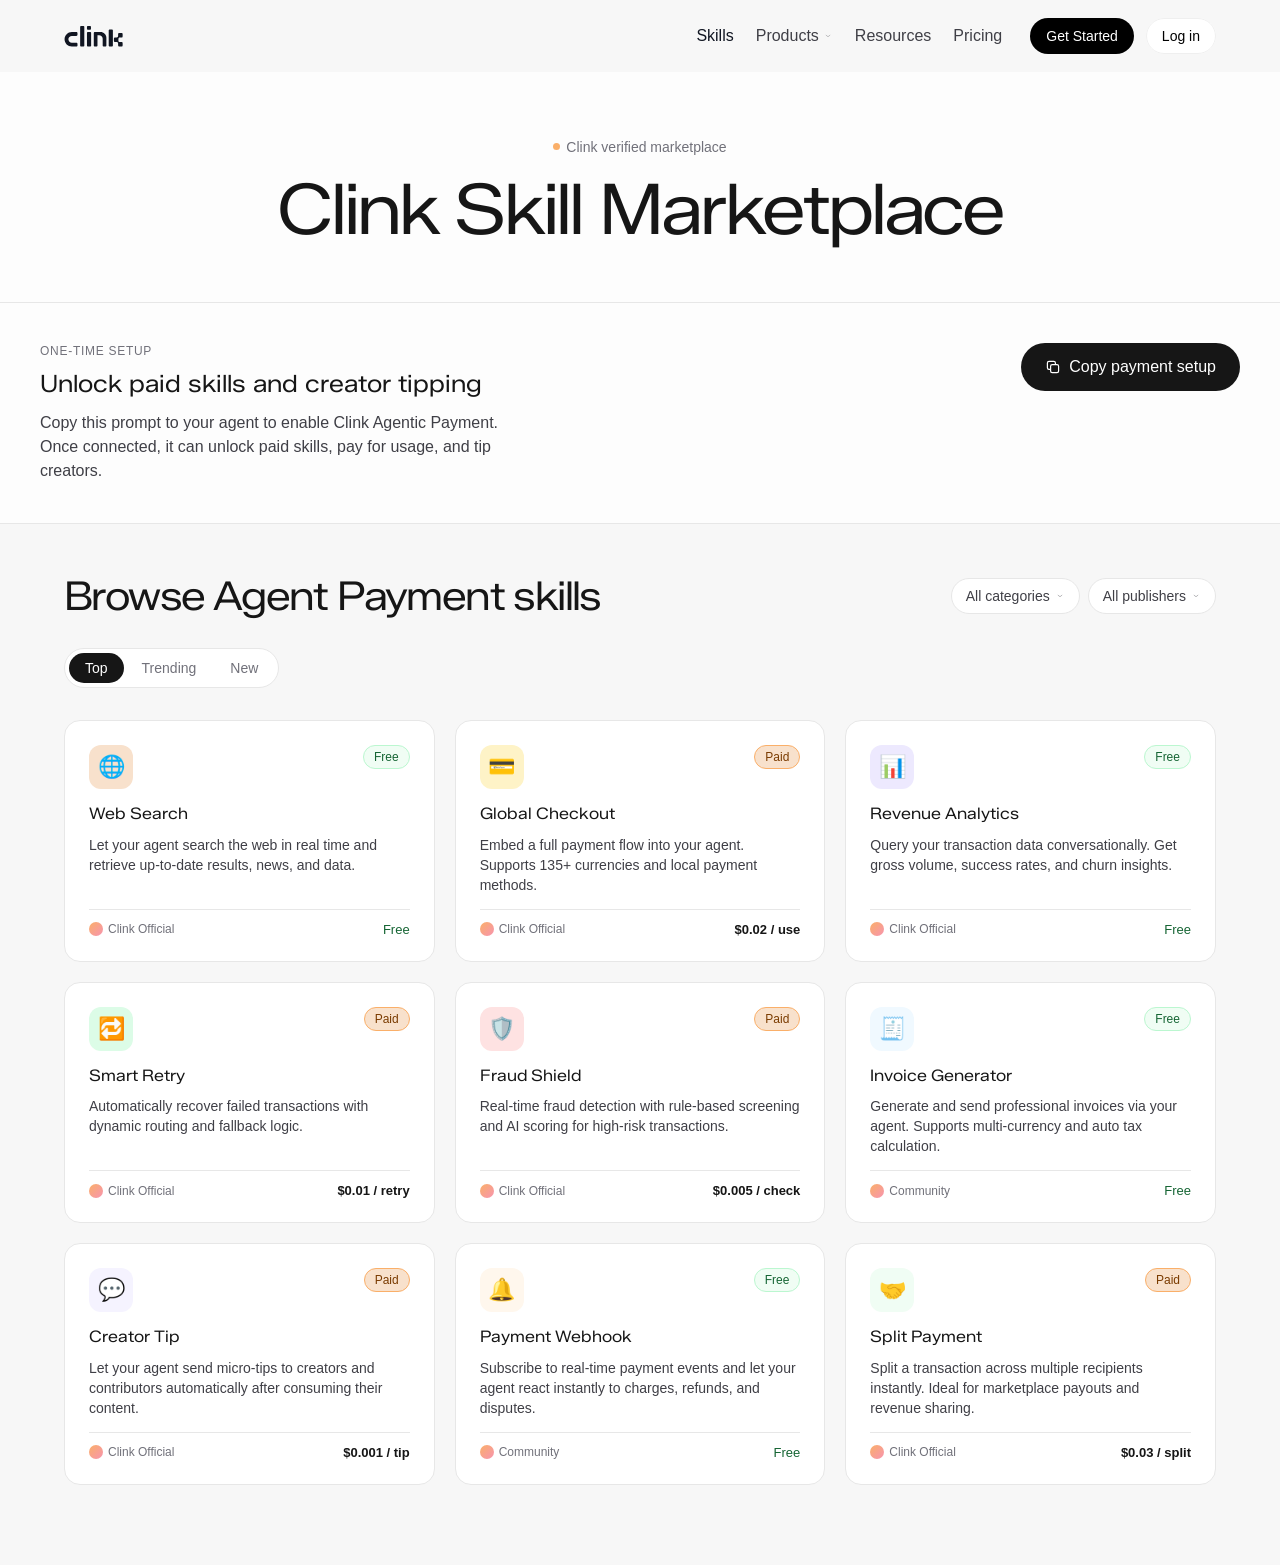
==== commit ebf1eb17: "skills.html：填充9条假数据技能卡片，替换骨架屏" ====
--- a/skills.html
+++ b/skills.html
@@ -288,6 +288,122 @@
     .sk-setup__action { align-items: flex-start; width: 100%; }
     .sk-browse__header { flex-direction: column; align-items: flex-start; }
     .sk-browse__title { font-size: 28px; }
+  }
+
+  /* ---- 真实技能卡片 ---- */
+  .sk-grid {
+    display: grid;
+    grid-template-columns: repeat(auto-fill, minmax(280px, 1fr));
+    gap: 20px;
+  }
+
+  .sk-card {
+    background: var(--sk-card);
+    border: 1px solid var(--sk-border);
+    border-radius: 16px;
+    padding: 24px;
+    display: flex;
+    flex-direction: column;
+    gap: 10px;
+    cursor: pointer;
+    transition: box-shadow 200ms, transform 200ms;
+  }
+  .sk-card:hover {
+    box-shadow: 0 8px 28px rgba(0,0,0,0.07);
+    transform: translateY(-2px);
+  }
+
+  .sk-card__header {
+    display: flex;
+    align-items: flex-start;
+    justify-content: space-between;
+    gap: 12px;
+    margin-bottom: 4px;
+  }
+
+  .sk-card__icon {
+    width: 44px;
+    height: 44px;
+    border-radius: 12px;
+    background: var(--sk-orange-light);
+    display: flex;
+    align-items: center;
+    justify-content: center;
+    font-size: 22px;
+    flex-shrink: 0;
+  }
+
+  /* 标签：font_caption 12px */
+  .sk-card__tag {
+    display: inline-flex;
+    align-items: center;
+    font-family: var(--font-body);
+    font-size: 12px;           /* font_caption */
+    font-weight: 500;
+    line-height: 16px;
+    padding: 3px 10px;
+    border-radius: 999px;
+    white-space: nowrap;
+  }
+  .sk-card__tag--free { background: #F0FDF4; color: #166534; border: 1px solid #BBF7D0; }
+  .sk-card__tag--paid { background: var(--sk-orange-light); color: #7A3B00; border: 1px solid var(--sk-orange); }
+
+  /* 卡片标题：font_heading_sm 24px → 16px（卡片场景） Medium */
+  .sk-card__name {
+    font-family: var(--font-display);
+    font-weight: 500;
+    font-size: 16px;           /* font_heading_sm 在卡片中缩小适配 */
+    line-height: 1.35;
+    color: var(--sk-text-primary);
+    margin: 0;
+  }
+
+  /* 描述：font_body_mini 14px Regular */
+  .sk-card__desc {
+    font-family: var(--font-body);
+    font-size: 14px;           /* font_body_mini */
+    line-height: 20px;
+    color: var(--sk-text-secondary);
+    margin: 0;
+    flex: 1;
+  }
+
+  .sk-card__footer {
+    display: flex;
+    align-items: center;
+    justify-content: space-between;
+    padding-top: 12px;
+    border-top: 1px solid var(--sk-border);
+    margin-top: 4px;
+  }
+
+  .sk-card__publisher {
+    display: flex;
+    align-items: center;
+    gap: 5px;
+    font-family: var(--font-body);
+    font-size: 12px;           /* font_caption */
+    color: var(--sk-text-tertiary);
+  }
+
+  .sk-card__pub-dot {
+    width: 14px;
+    height: 14px;
+    border-radius: 50%;
+    background: linear-gradient(135deg, var(--sk-orange), #F794AF);
+    flex-shrink: 0;
+  }
+
+  .sk-card__price {
+    font-family: var(--font-body);
+    font-size: 13px;
+    font-weight: 600;
+    color: var(--sk-text-primary);
+  }
+  .sk-card__price--free { color: #166534; font-weight: 500; }
+
+  @media (max-width: 768px) {
+    .sk-grid { grid-template-columns: 1fr; }
   }
 </style>
 </head>
@@ -384,98 +500,127 @@
           <button class="sk-tab" role="tab">New</button>
         </div>
 
-        <!-- 骨架屏：视觉还原加载中效果，无真实 loading 状态 -->
-        <div class="sk-skeleton-grid">
-
-          <div class="sk-skeleton-card">
-            <div class="sk-skeleton-card__header">
-              <div class="sk-bone sk-bone--icon"></div>
-              <div class="sk-bone sk-bone--badge"></div>
-            </div>
-            <div class="sk-bone sk-bone--title"></div>
-            <div class="sk-bone sk-bone--line"></div>
-            <div class="sk-bone sk-bone--line-short"></div>
-            <div style="border-top:1px solid var(--sk-border);padding-top:12px;display:flex;justify-content:space-between;">
-              <div class="sk-bone sk-bone--footer"></div>
-              <div class="sk-bone sk-bone--footer"></div>
-            </div>
-          </div>
-
-          <div class="sk-skeleton-card">
-            <div class="sk-skeleton-card__header">
-              <div class="sk-bone sk-bone--icon"></div>
-              <div class="sk-bone sk-bone--badge"></div>
-            </div>
-            <div class="sk-bone sk-bone--title" style="width:55%;"></div>
-            <div class="sk-bone sk-bone--line"></div>
-            <div class="sk-bone sk-bone--line"></div>
-            <div class="sk-bone sk-bone--line-short"></div>
-            <div style="border-top:1px solid var(--sk-border);padding-top:12px;display:flex;justify-content:space-between;">
-              <div class="sk-bone sk-bone--footer"></div>
-              <div class="sk-bone sk-bone--footer"></div>
-            </div>
-          </div>
-
-          <div class="sk-skeleton-card">
-            <div class="sk-skeleton-card__header">
-              <div class="sk-bone sk-bone--icon"></div>
-              <div class="sk-bone sk-bone--badge"></div>
-            </div>
-            <div class="sk-bone sk-bone--title" style="width:72%;"></div>
-            <div class="sk-bone sk-bone--line"></div>
-            <div class="sk-bone sk-bone--line-short"></div>
-            <div style="border-top:1px solid var(--sk-border);padding-top:12px;display:flex;justify-content:space-between;">
-              <div class="sk-bone sk-bone--footer"></div>
-              <div class="sk-bone sk-bone--footer"></div>
-            </div>
-          </div>
-
-          <div class="sk-skeleton-card">
-            <div class="sk-skeleton-card__header">
-              <div class="sk-bone sk-bone--icon"></div>
-              <div class="sk-bone sk-bone--badge"></div>
-            </div>
-            <div class="sk-bone sk-bone--title" style="width:60%;"></div>
-            <div class="sk-bone sk-bone--line"></div>
-            <div class="sk-bone sk-bone--line"></div>
-            <div style="border-top:1px solid var(--sk-border);padding-top:12px;display:flex;justify-content:space-between;">
-              <div class="sk-bone sk-bone--footer"></div>
-              <div class="sk-bone sk-bone--footer"></div>
-            </div>
-          </div>
-
-          <div class="sk-skeleton-card">
-            <div class="sk-skeleton-card__header">
-              <div class="sk-bone sk-bone--icon"></div>
-              <div class="sk-bone sk-bone--badge"></div>
-            </div>
-            <div class="sk-bone sk-bone--title" style="width:80%;"></div>
-            <div class="sk-bone sk-bone--line"></div>
-            <div class="sk-bone sk-bone--line-short"></div>
-            <div style="border-top:1px solid var(--sk-border);padding-top:12px;display:flex;justify-content:space-between;">
-              <div class="sk-bone sk-bone--footer"></div>
-              <div class="sk-bone sk-bone--footer"></div>
-            </div>
-          </div>
-
-          <div class="sk-skeleton-card">
-            <div class="sk-skeleton-card__header">
-              <div class="sk-bone sk-bone--icon"></div>
-              <div class="sk-bone sk-bone--badge"></div>
-            </div>
-            <div class="sk-bone sk-bone--title" style="width:50%;"></div>
-            <div class="sk-bone sk-bone--line"></div>
-            <div class="sk-bone sk-bone--line"></div>
-            <div class="sk-bone sk-bone--line-short"></div>
-            <div style="border-top:1px solid var(--sk-border);padding-top:12px;display:flex;justify-content:space-between;">
-              <div class="sk-bone sk-bone--footer"></div>
-              <div class="sk-bone sk-bone--footer"></div>
-            </div>
-          </div>
+        <!-- 技能卡片（假数据，符合 Agent Payment 主题） -->
+        <div class="sk-grid" id="skillsGrid">
+
+          <article class="sk-card">
+            <div class="sk-card__header">
+              <div class="sk-card__icon">🌐</div>
+              <span class="sk-card__tag sk-card__tag--free">Free</span>
+            </div>
+            <h3 class="sk-card__name">Web Search</h3>
+            <p class="sk-card__desc">Let your agent search the web in real time and retrieve up-to-date results, news, and data.</p>
+            <div class="sk-card__footer">
+              <span class="sk-card__publisher"><span class="sk-card__pub-dot"></span>Clink Official</span>
+              <span class="sk-card__price sk-card__price--free">Free</span>
+            </div>
+          </article>
+
+          <article class="sk-card">
+            <div class="sk-card__header">
+              <div class="sk-card__icon" style="background:#FEF3C7;">💳</div>
+              <span class="sk-card__tag sk-card__tag--paid">Paid</span>
+            </div>
+            <h3 class="sk-card__name">Global Checkout</h3>
+            <p class="sk-card__desc">Embed a full payment flow into your agent. Supports 135+ currencies and local payment methods.</p>
+            <div class="sk-card__footer">
+              <span class="sk-card__publisher"><span class="sk-card__pub-dot"></span>Clink Official</span>
+              <span class="sk-card__price">$0.02 / use</span>
+            </div>
+          </article>
+
+          <article class="sk-card">
+            <div class="sk-card__header">
+              <div class="sk-card__icon" style="background:#EDE9FE;">📊</div>
+              <span class="sk-card__tag sk-card__tag--free">Free</span>
+            </div>
+            <h3 class="sk-card__name">Revenue Analytics</h3>
+            <p class="sk-card__desc">Query your transaction data conversationally. Get gross volume, success rates, and churn insights.</p>
+            <div class="sk-card__footer">
+              <span class="sk-card__publisher"><span class="sk-card__pub-dot"></span>Clink Official</span>
+              <span class="sk-card__price sk-card__price--free">Free</span>
+            </div>
+          </article>
+
+          <article class="sk-card">
+            <div class="sk-card__header">
+              <div class="sk-card__icon" style="background:#DCFCE7;">🔁</div>
+              <span class="sk-card__tag sk-card__tag--paid">Paid</span>
+            </div>
+            <h3 class="sk-card__name">Smart Retry</h3>
+            <p class="sk-card__desc">Automatically recover failed transactions with dynamic routing and fallback logic.</p>
+            <div class="sk-card__footer">
+              <span class="sk-card__publisher"><span class="sk-card__pub-dot"></span>Clink Official</span>
+              <span class="sk-card__price">$0.01 / retry</span>
+            </div>
+          </article>
+
+          <article class="sk-card">
+            <div class="sk-card__header">
+              <div class="sk-card__icon" style="background:#FEE2E2;">🛡️</div>
+              <span class="sk-card__tag sk-card__tag--paid">Paid</span>
+            </div>
+            <h3 class="sk-card__name">Fraud Shield</h3>
+            <p class="sk-card__desc">Real-time fraud detection with rule-based screening and AI scoring for high-risk transactions.</p>
+            <div class="sk-card__footer">
+              <span class="sk-card__publisher"><span class="sk-card__pub-dot"></span>Clink Official</span>
+              <span class="sk-card__price">$0.005 / check</span>
+            </div>
+          </article>
+
+          <article class="sk-card">
+            <div class="sk-card__header">
+              <div class="sk-card__icon" style="background:#F0F9FF;">🧾</div>
+              <span class="sk-card__tag sk-card__tag--free">Free</span>
+            </div>
+            <h3 class="sk-card__name">Invoice Generator</h3>
+            <p class="sk-card__desc">Generate and send professional invoices via your agent. Supports multi-currency and auto tax calculation.</p>
+            <div class="sk-card__footer">
+              <span class="sk-card__publisher"><span class="sk-card__pub-dot"></span>Community</span>
+              <span class="sk-card__price sk-card__price--free">Free</span>
+            </div>
+          </article>
+
+          <article class="sk-card">
+            <div class="sk-card__header">
+              <div class="sk-card__icon" style="background:#F5F3FF;">💬</div>
+              <span class="sk-card__tag sk-card__tag--paid">Paid</span>
+            </div>
+            <h3 class="sk-card__name">Creator Tip</h3>
+            <p class="sk-card__desc">Let your agent send micro-tips to creators and contributors automatically after consuming their content.</p>
+            <div class="sk-card__footer">
+              <span class="sk-card__publisher"><span class="sk-card__pub-dot"></span>Clink Official</span>
+              <span class="sk-card__price">$0.001 / tip</span>
+            </div>
+          </article>
+
+          <article class="sk-card">
+            <div class="sk-card__header">
+              <div class="sk-card__icon" style="background:#FFF7ED;">🔔</div>
+              <span class="sk-card__tag sk-card__tag--free">Free</span>
+            </div>
+            <h3 class="sk-card__name">Payment Webhook</h3>
+            <p class="sk-card__desc">Subscribe to real-time payment events and let your agent react instantly to charges, refunds, and disputes.</p>
+            <div class="sk-card__footer">
+              <span class="sk-card__publisher"><span class="sk-card__pub-dot"></span>Community</span>
+              <span class="sk-card__price sk-card__price--free">Free</span>
+            </div>
+          </article>
+
+          <article class="sk-card">
+            <div class="sk-card__header">
+              <div class="sk-card__icon" style="background:#F0FDF4;">🤝</div>
+              <span class="sk-card__tag sk-card__tag--paid">Paid</span>
+            </div>
+            <h3 class="sk-card__name">Split Payment</h3>
+            <p class="sk-card__desc">Split a transaction across multiple recipients instantly. Ideal for marketplace payouts and revenue sharing.</p>
+            <div class="sk-card__footer">
+              <span class="sk-card__publisher"><span class="sk-card__pub-dot"></span>Clink Official</span>
+              <span class="sk-card__price">$0.03 / split</span>
+            </div>
+          </article>
 
         </div>
-        <!-- 加载提示文字 -->
-        <div class="sk-loading">Loading marketplace skills</div>
 
       </div>
     </section>
